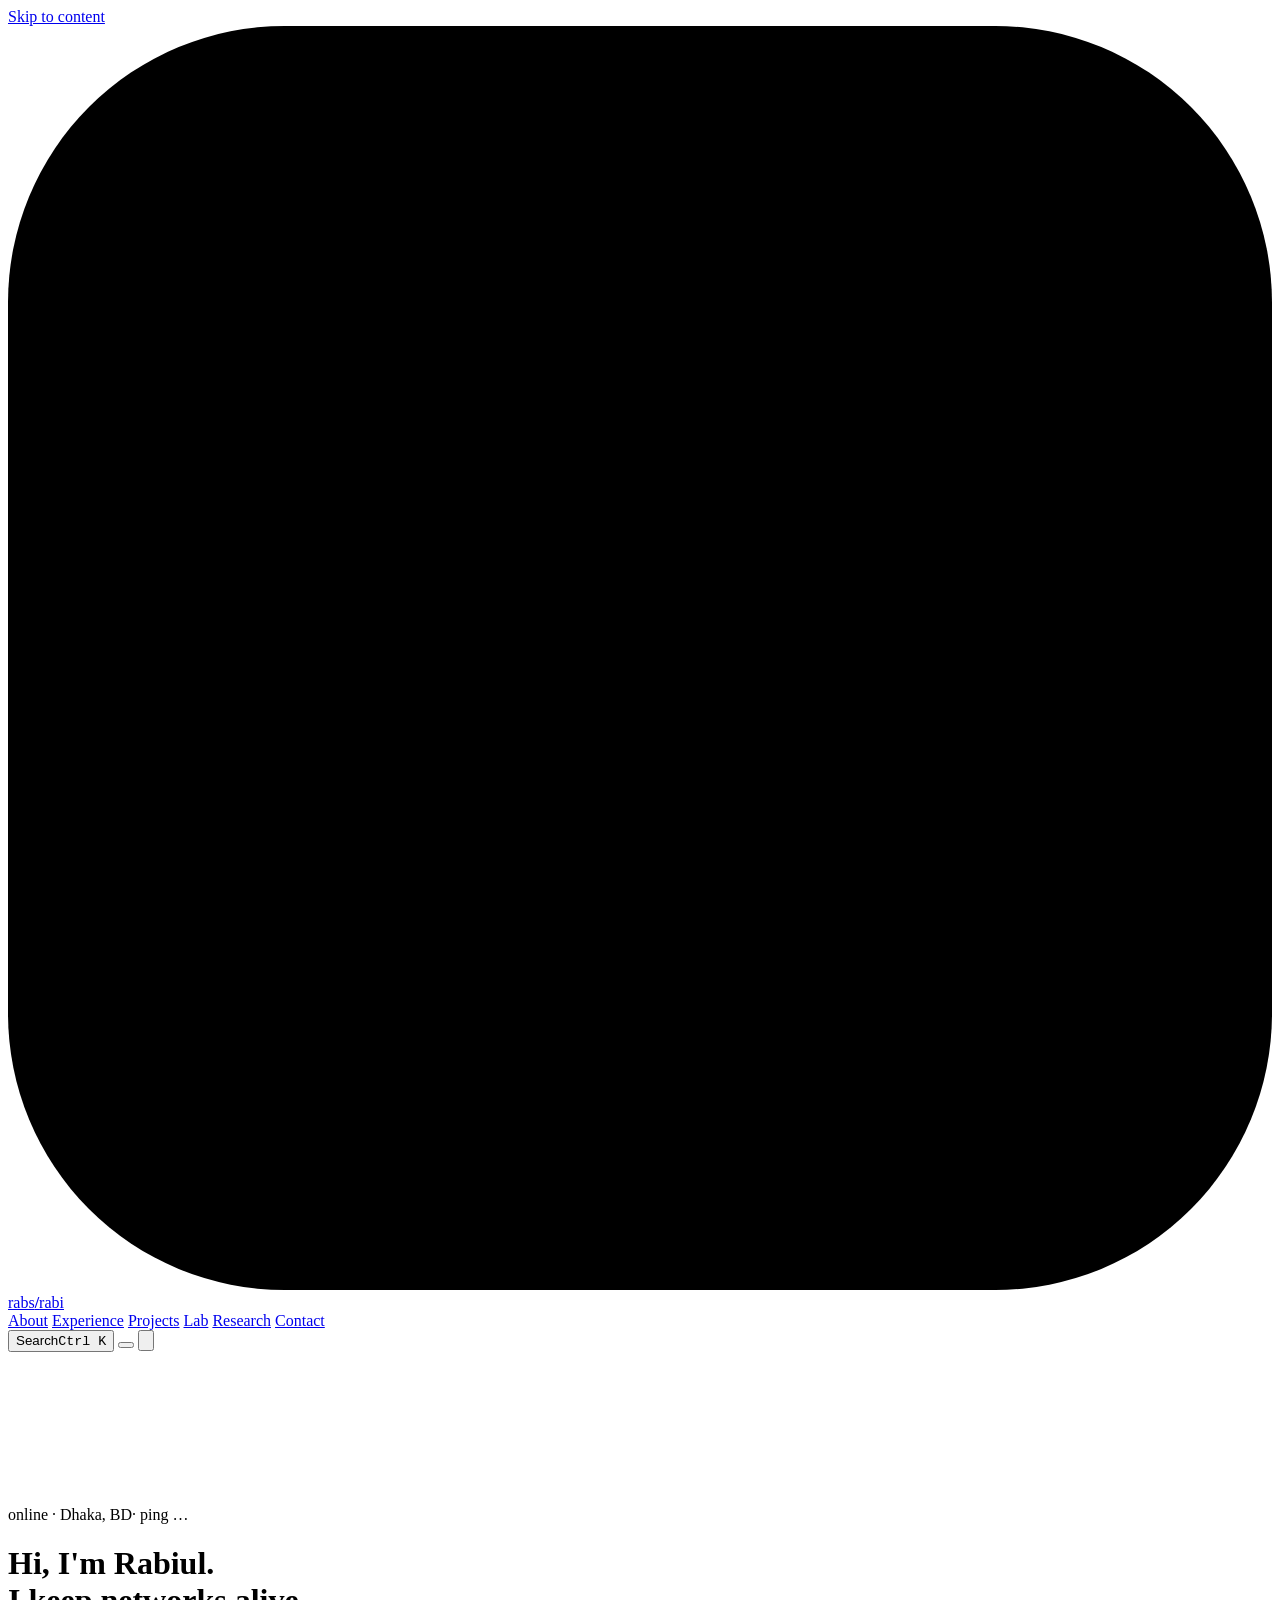
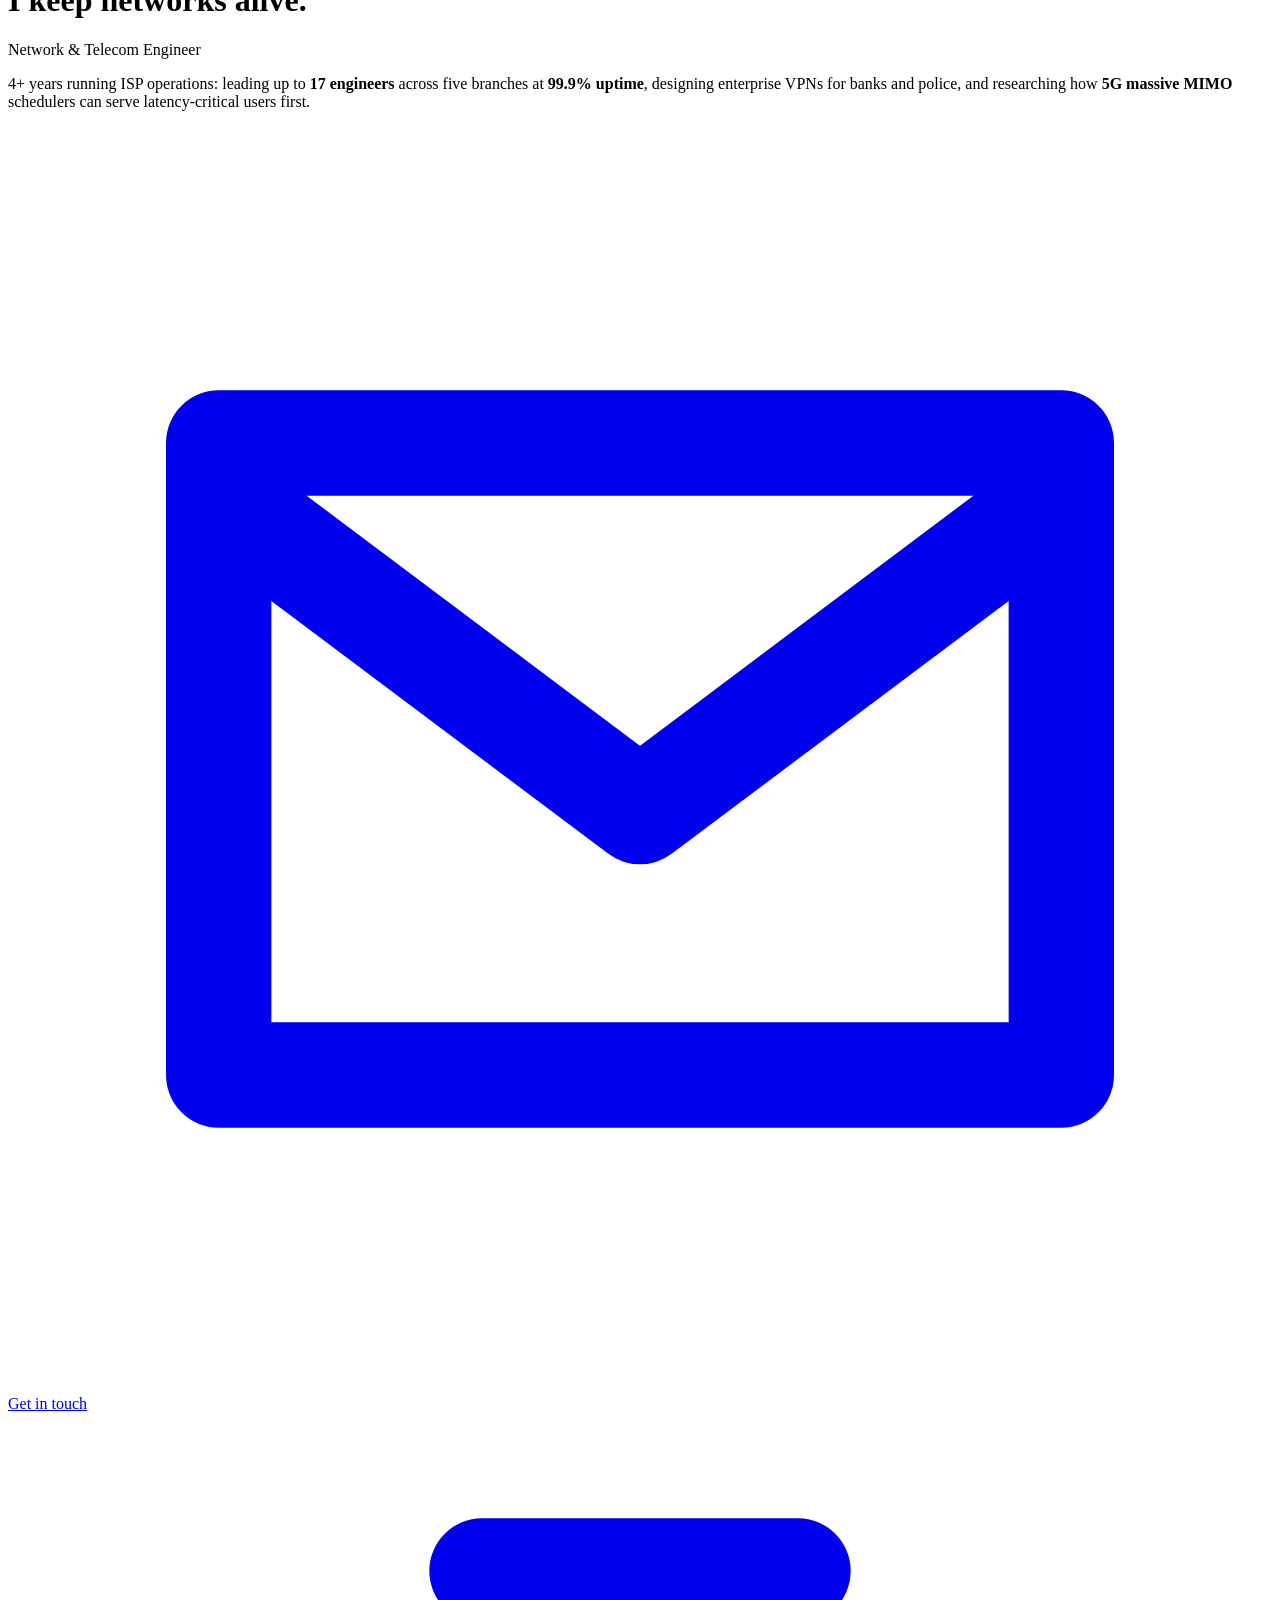
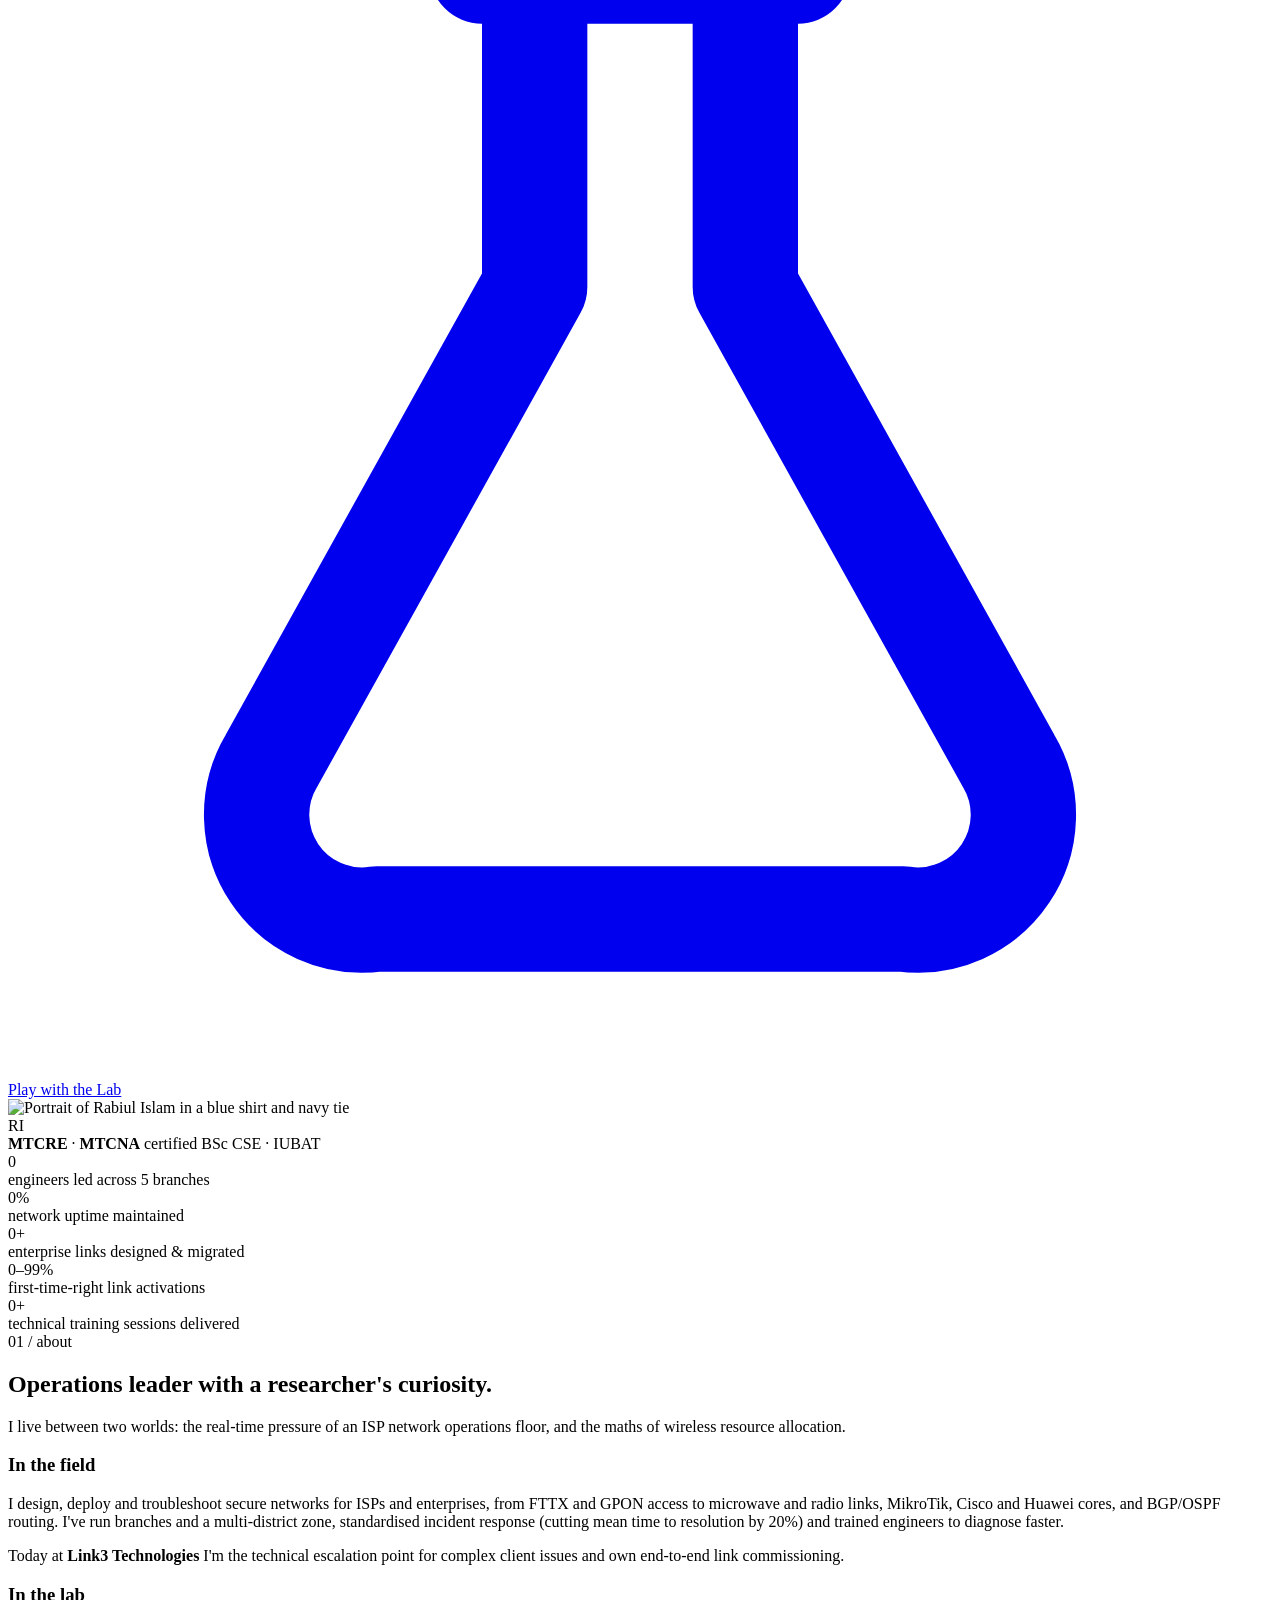
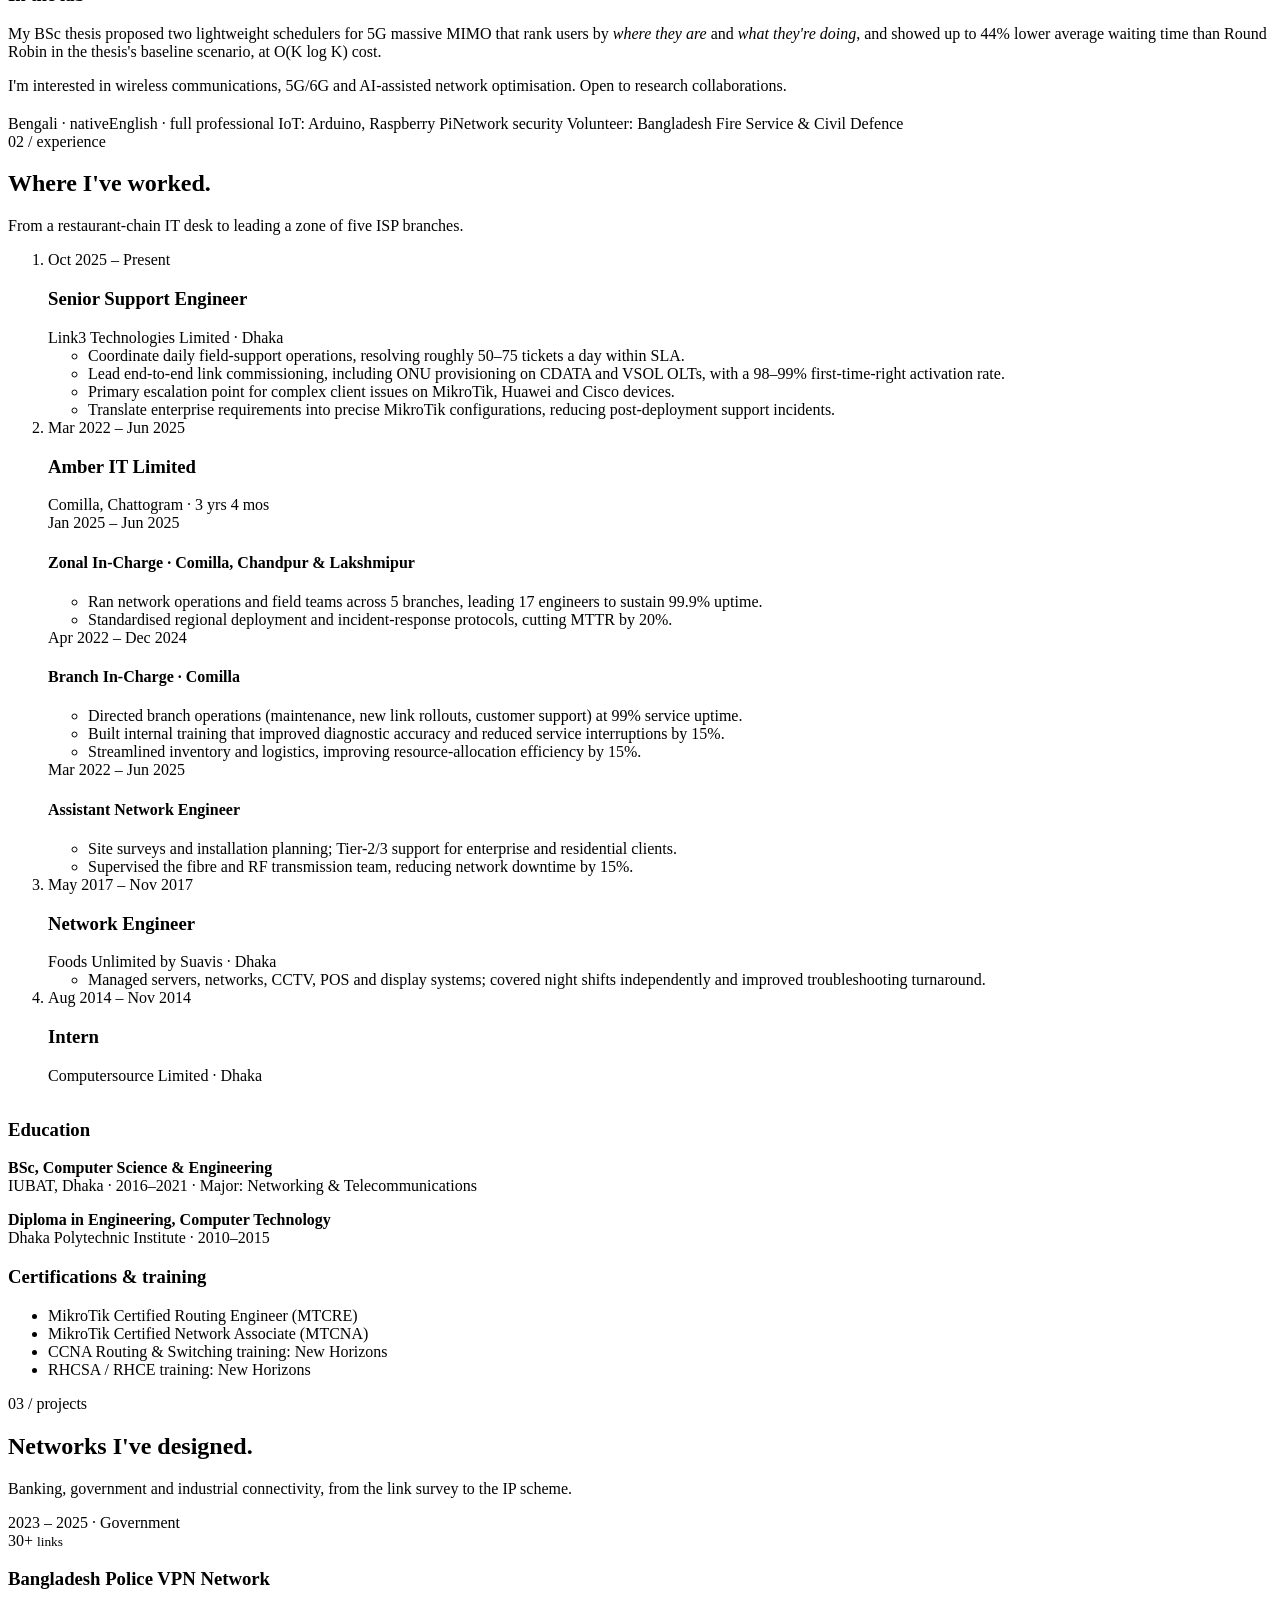
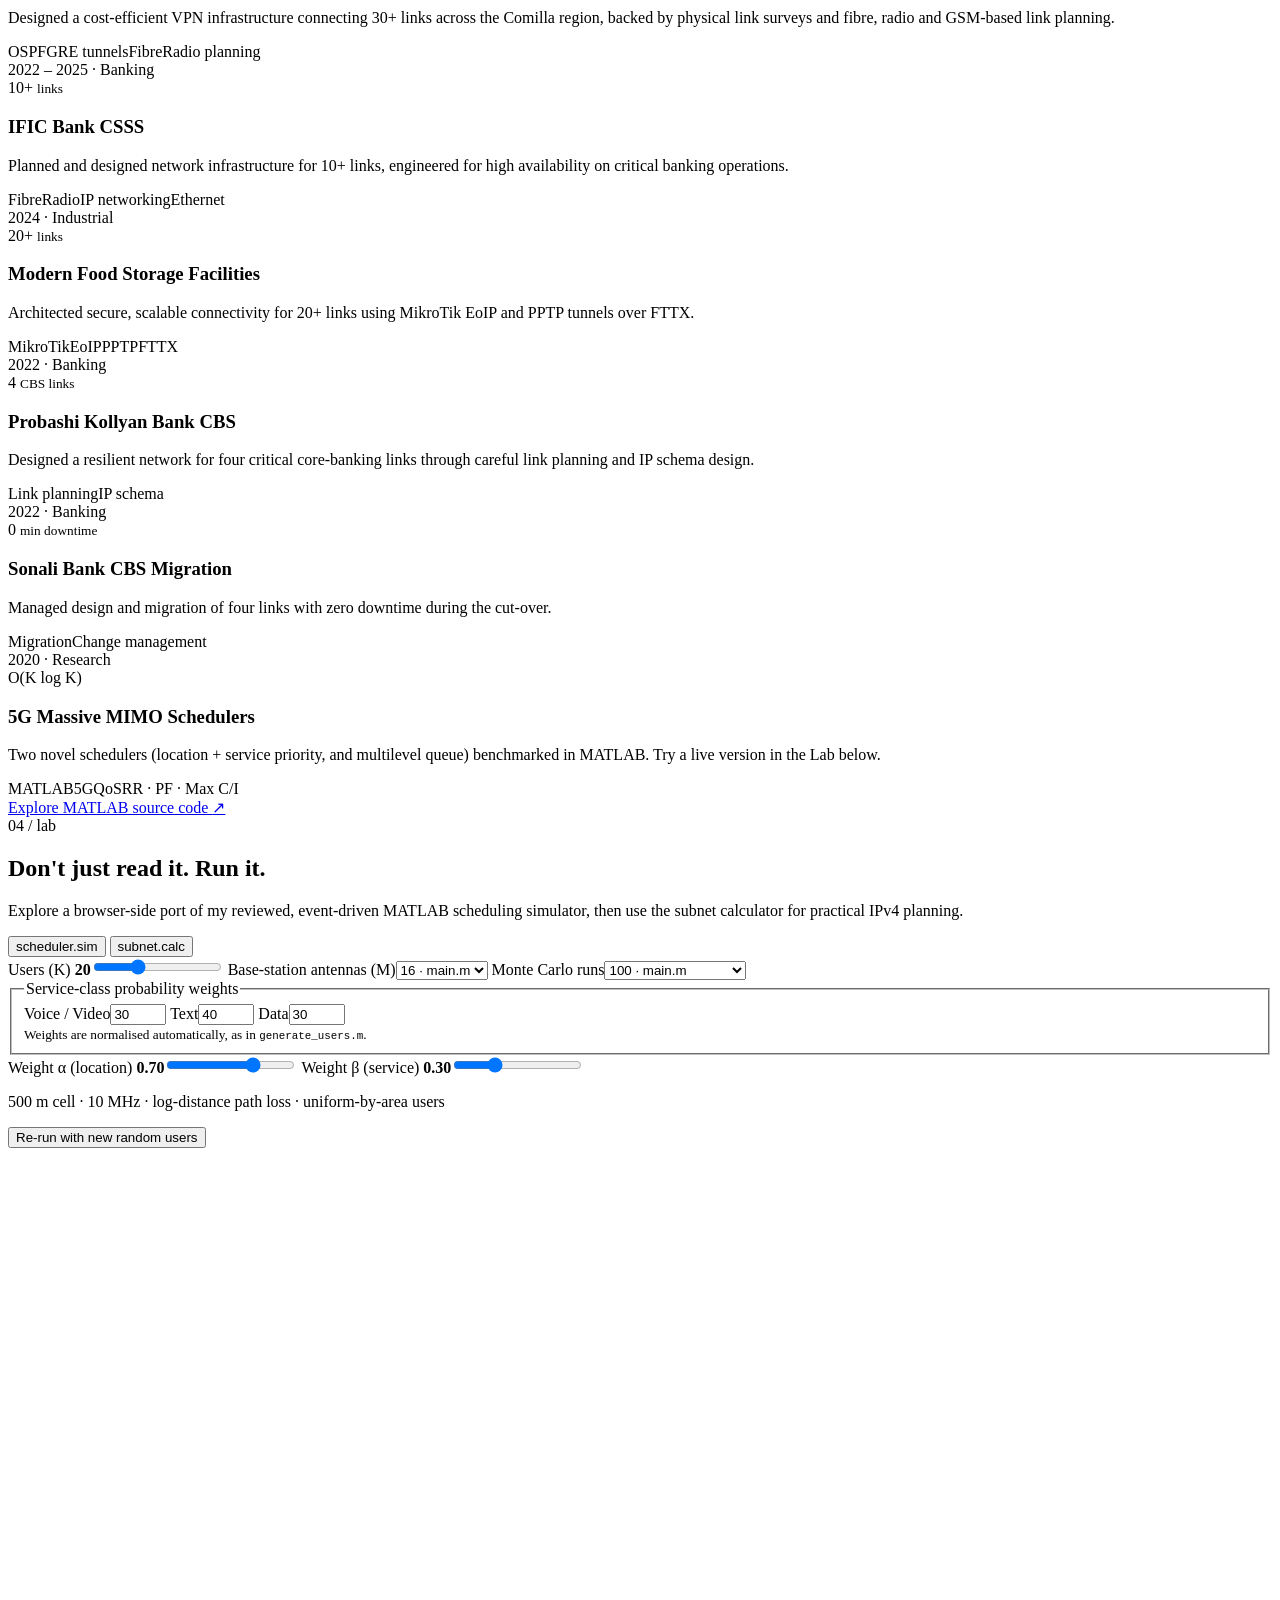
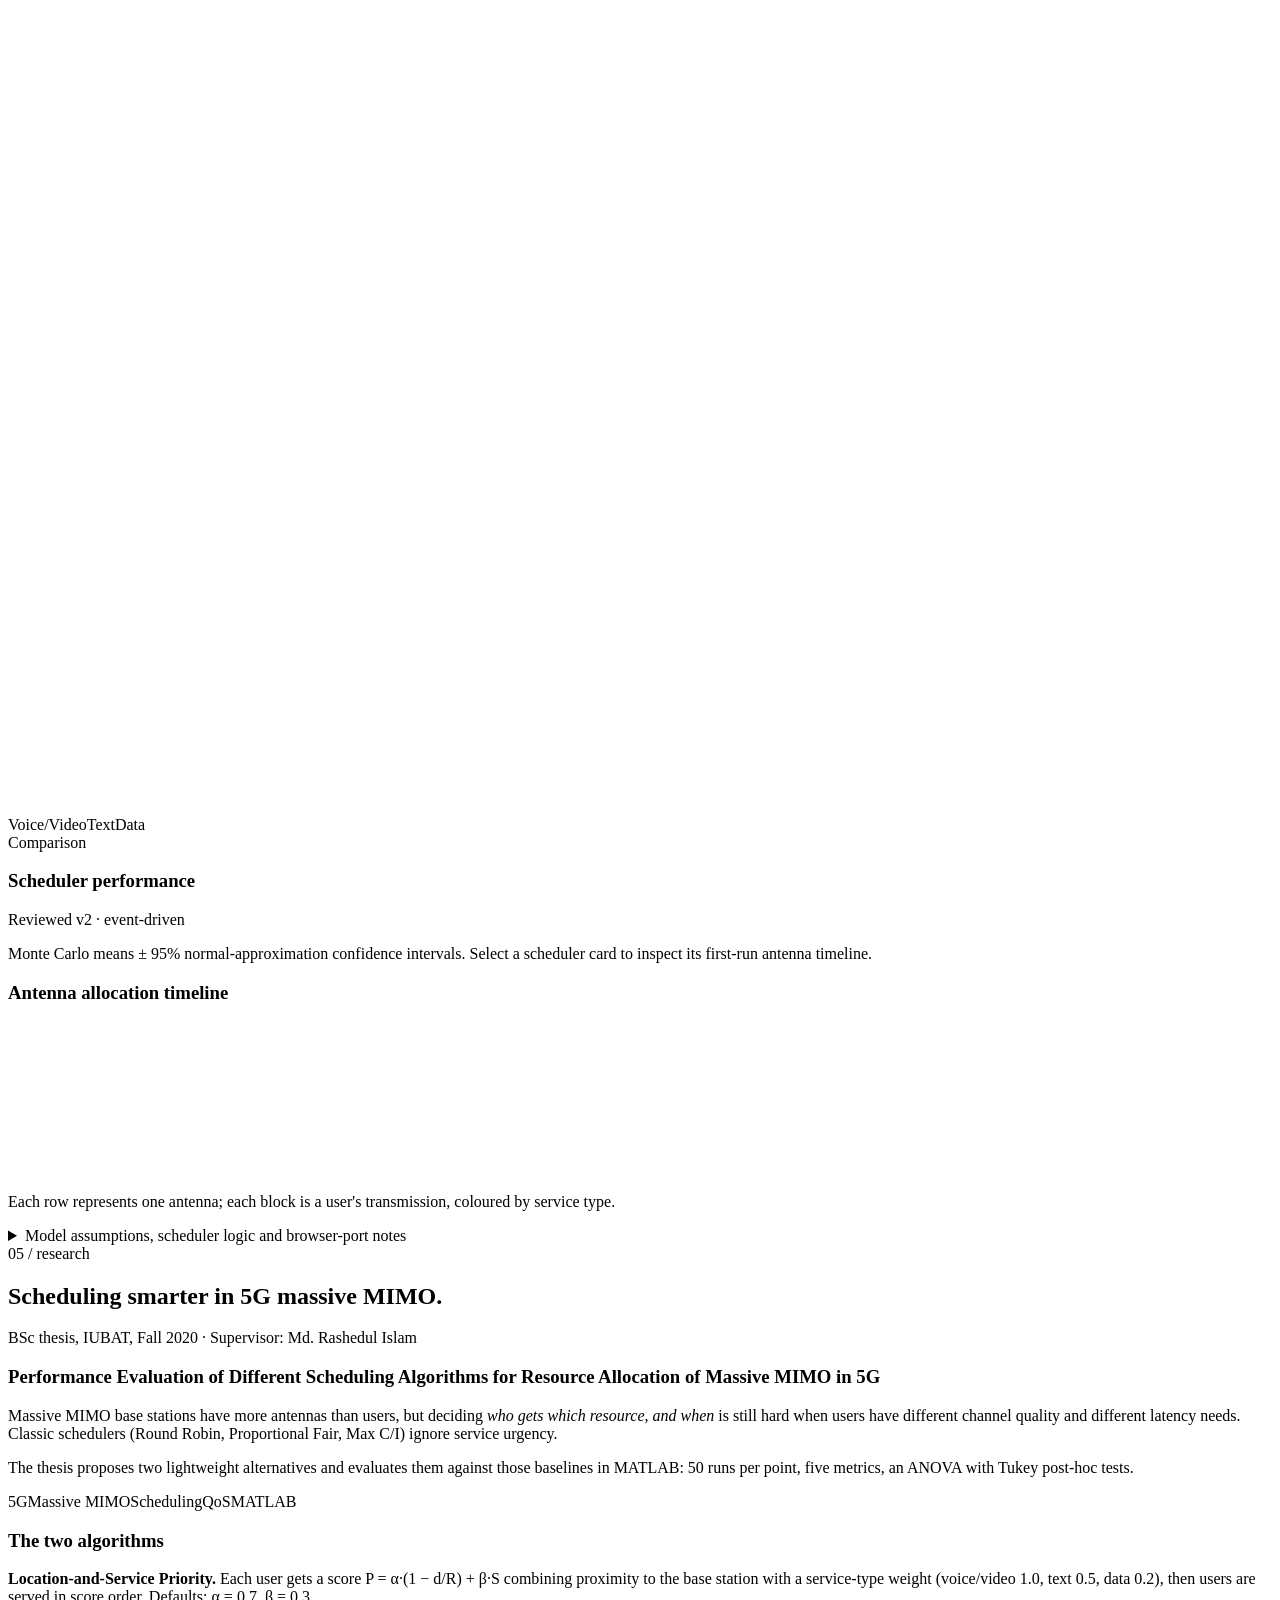
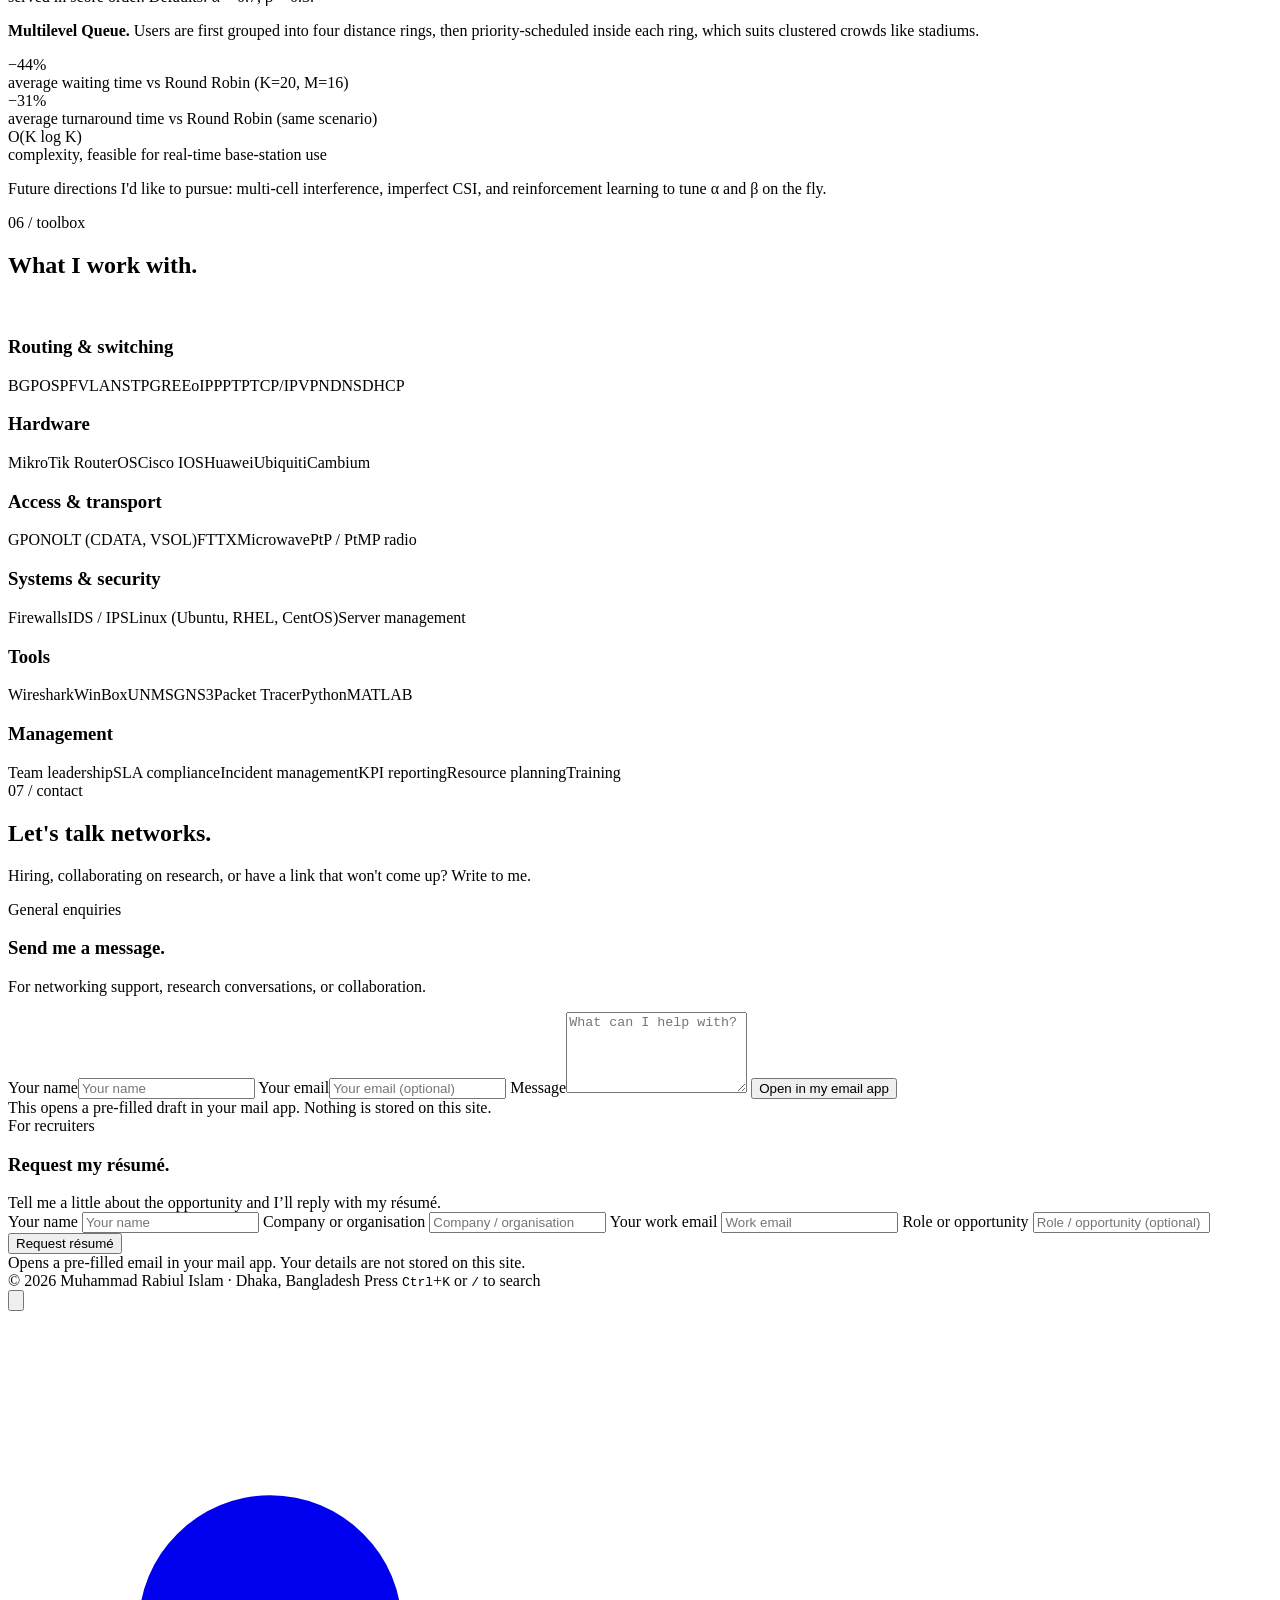
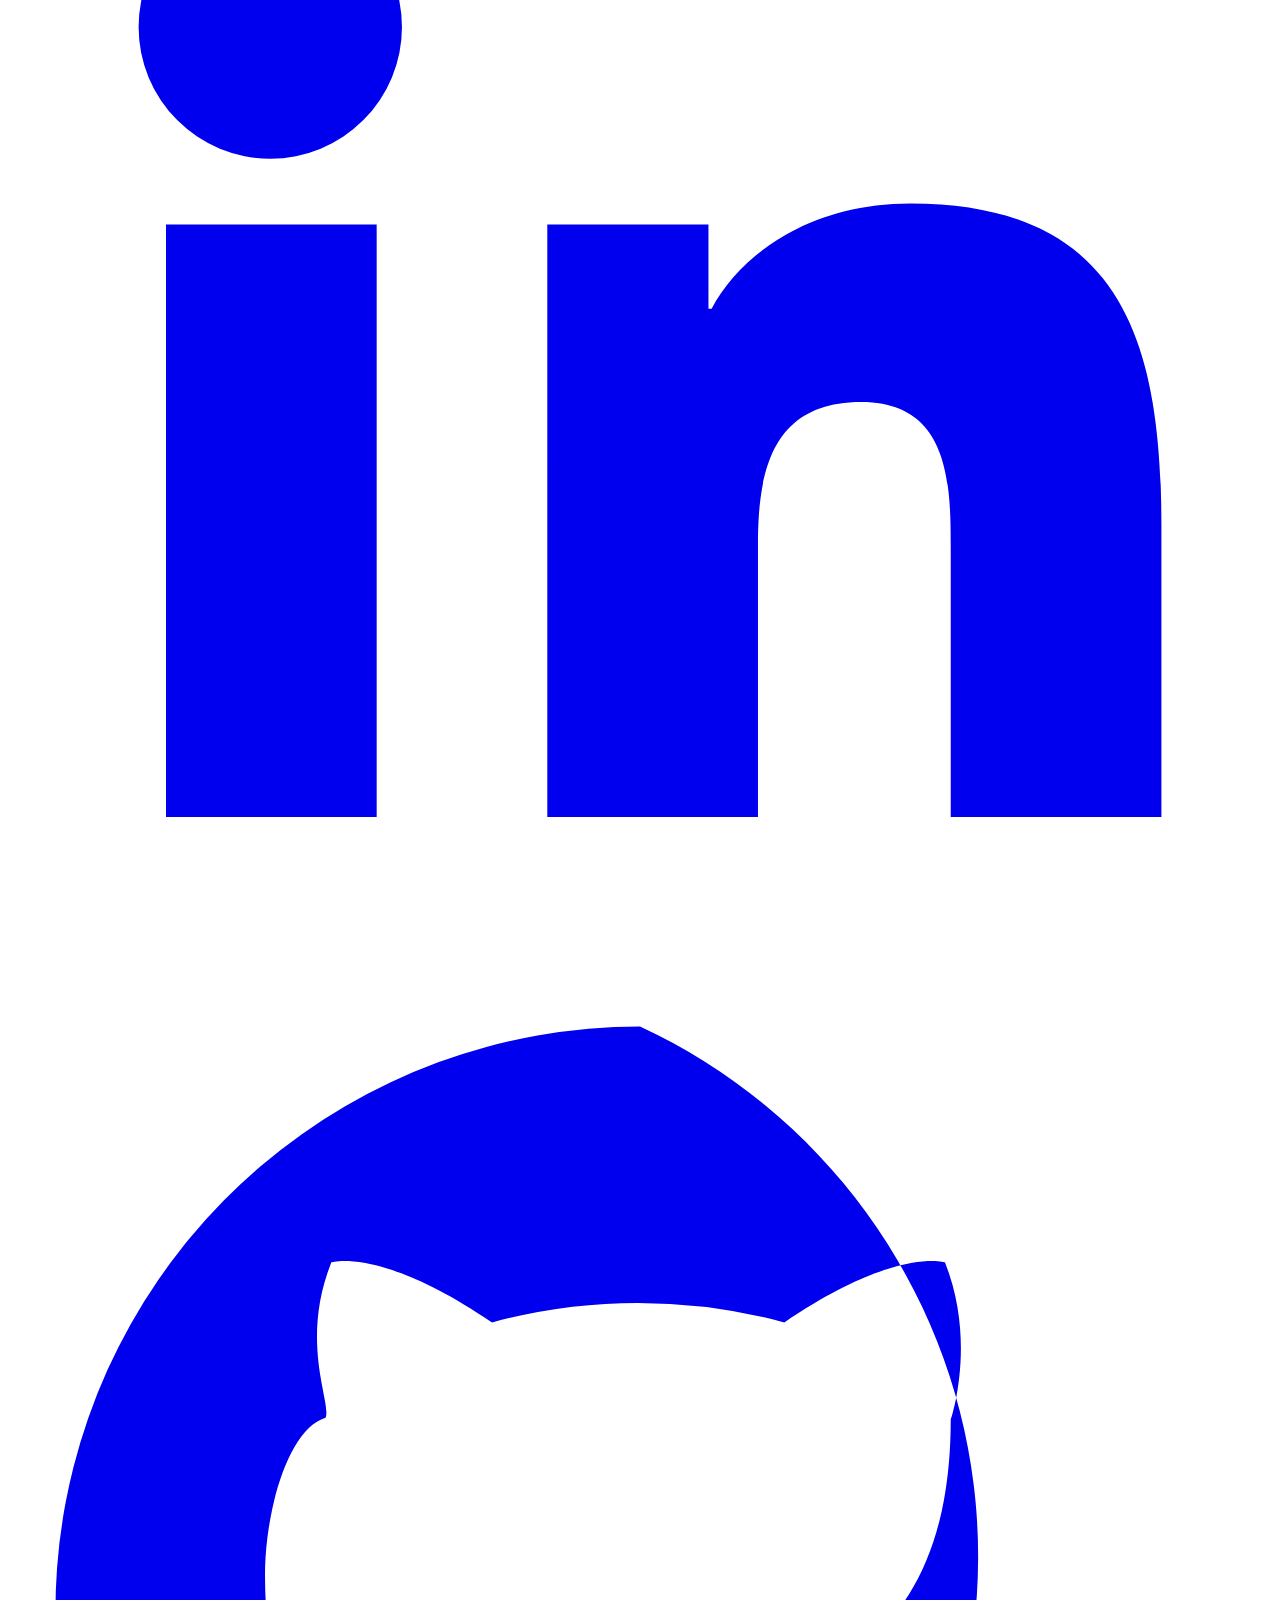
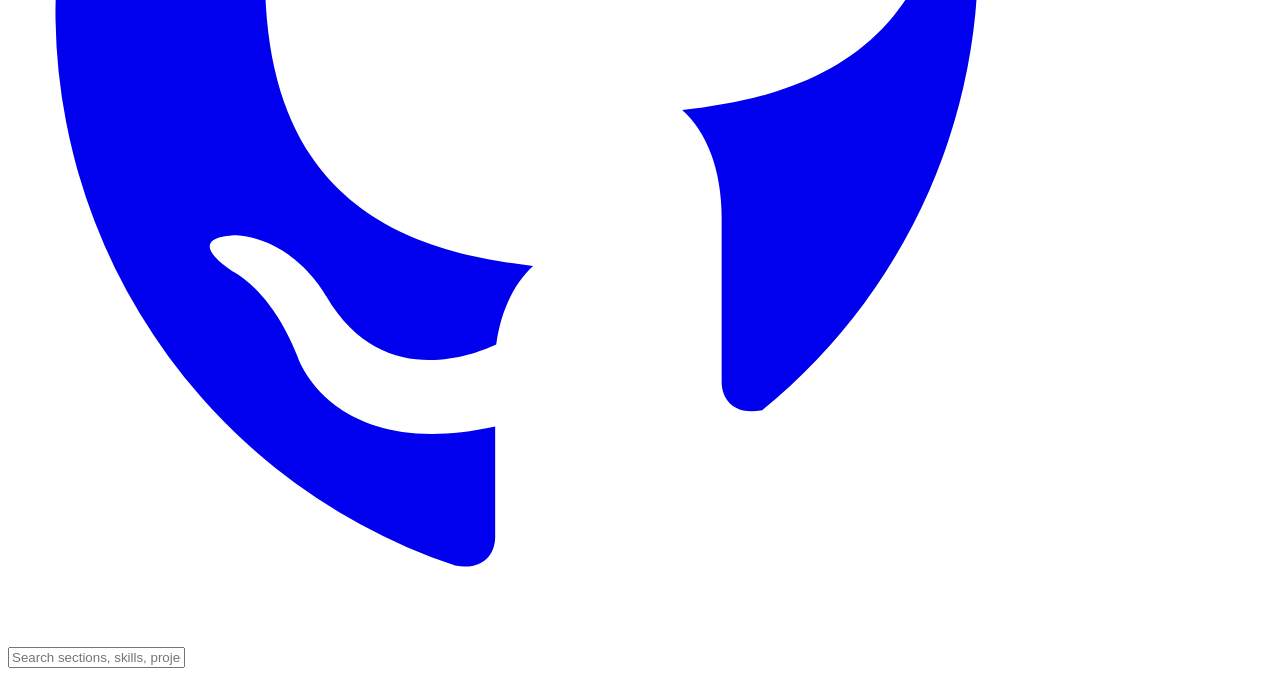
==== index.html @ 661d1599 "Add files via upload" ====
<!doctype html>
<html lang="en">
<head>
<meta charset="utf-8">
<meta name="viewport" content="width=device-width, initial-scale=1, viewport-fit=cover">
<title>Rabiul Islam — Network & Telecom Engineer</title>
<meta name="description" content="Rabiul Islam: network and telecommunication engineer, ISP operations lead and 5G massive MIMO researcher from Dhaka, Bangladesh. MikroTik MTCRE certified.">
<meta name="author" content="Muhammad Rabiul Islam">
<link rel="canonical" href="https://rabsrabi.com/">
<meta name="color-scheme" content="light dark">
<meta name="theme-color" content="#f5f7fa" media="(prefers-color-scheme: light)">
<meta name="theme-color" content="#080d17" media="(prefers-color-scheme: dark)">

<link rel="icon" href="/favicon.svg" type="image/svg+xml">
<link rel="icon" href="/favicon-32.png" sizes="32x32" type="image/png">
<link rel="apple-touch-icon" href="/apple-touch-icon.png">
<link rel="manifest" href="/site.webmanifest">

<meta property="og:type" content="website">
<meta property="og:site_name" content="Rabiul Islam">
<meta property="og:title" content="Rabiul Islam — Network & Telecom Engineer">
<meta property="og:description" content="ISP operations, MikroTik/Cisco/Huawei networks, and 5G massive MIMO scheduling research.">
<meta property="og:url" content="https://rabsrabi.com/">
<meta property="og:image" content="https://rabsrabi.com/og-image.png">
<meta name="twitter:card" content="summary_large_image">

<script>
/* Apply saved theme before first paint (prevents a flash). Default = follow the system. */
try { var t = localStorage.getItem('theme'); if (t === 'light' || t === 'dark') document.documentElement.setAttribute('data-theme', t); } catch (e) {}
</script>
<link rel="stylesheet" href="/assets/style.css?v=reviewed-v2-20261115">

<script type="application/ld+json">
{
  "@context": "https://schema.org",
  "@type": "Person",
  "name": "Muhammad Rabiul Islam",
  "alternateName": "Rabiul Islam",
  "url": "https://rabsrabi.com/",
  "image": "https://rabsrabi.com/assets/photo.jpg",
  "jobTitle": "Senior Support Engineer",
  "worksFor": { "@type": "Organization", "name": "Link3 Technologies Limited" },
  "alumniOf": { "@type": "CollegeOrUniversity", "name": "International University of Business Agriculture and Technology" },
  "address": { "@type": "PostalAddress", "addressLocality": "Dhaka", "addressCountry": "BD" },
  "sameAs": ["https://www.linkedin.com/in/rabsrabi26", "https://github.com/rabsrabi26"],
  "knowsAbout": ["ISP operations", "MikroTik RouterOS", "BGP", "OSPF", "GPON", "5G massive MIMO", "Network design"]
}
</script>
</head>
<body>
<a class="skip" href="#main">Skip to content</a>

<header class="nav" id="nav">
  <div class="wrap nav-in">
    <a class="brand" href="#top" aria-label="Rabiul Islam, home">
      <svg viewBox="0 0 64 64" aria-hidden="true"><rect width="64" height="64" rx="14" fill="var(--accent)"/><g stroke="var(--accent-ink)" stroke-width="4" stroke-linecap="round" fill="none"><path d="M20 46V18h13a8 8 0 0 1 0 16H20"/><path d="M33 34l12 12"/></g><circle cx="46" cy="18" r="4" fill="var(--accent-ink)"/></svg>
      <span>rabs<b>/</b>rabi</span>
    </a>
    <nav class="links" id="links" aria-label="Primary">
      <a href="#about">About</a>
      <a href="#experience">Experience</a>
      <a href="#projects">Projects</a>
      <a href="#lab">Lab</a>
      <a href="#research">Research</a>
      <a href="#contact">Contact</a>
    </nav>
    <div class="tools">
      <button class="kbd-btn" id="palBtn" aria-label="Open site search" aria-haspopup="dialog" aria-controls="palBg" aria-expanded="false"><span>Search</span><kbd>Ctrl K</kbd></button>
      <button class="icon-btn" id="themeBtn" aria-label="Theme: auto" title="Theme: auto"></button>
      <button class="icon-btn menu-btn" id="menuBtn" aria-label="Menu" aria-expanded="false" aria-controls="links">
        <svg viewBox="0 0 24 24" fill="none" stroke="currentColor" stroke-width="2" stroke-linecap="round"><path d="M4 7h16M4 12h16M4 17h16"/></svg>
      </button>
    </div>
  </div>
</header>

<main id="main">
<!-- ================= HERO ================= -->
<div class="hero" id="top">
  <canvas id="net" aria-hidden="true"></canvas>
  <div class="wrap hero-in">
    <div>
      <span class="chip"><i class="dot"></i><span>online · Dhaka, BD</span><span class="dim" id="ping">· ping …</span></span>
      <h1>Hi, I'm <span class="grad">Rabiul</span>.<br>I keep networks alive.</h1>
      <div class="role" aria-live="off"><span id="typed">Network &amp; Telecom Engineer</span><span class="caret"></span></div>
      <p class="lede">4+ years running ISP operations: leading up to <strong>17 engineers</strong> across five branches at <strong>99.9% uptime</strong>, designing enterprise VPNs for banks and police, and researching how <strong>5G massive&nbsp;MIMO</strong> schedulers can serve latency-critical users first.</p>
      <div class="cta">
        <a class="btn primary" href="#contact"><svg viewBox="0 0 24 24" fill="none" stroke="currentColor" stroke-width="2" stroke-linecap="round" stroke-linejoin="round"><path d="M4 6h16v12H4z"/><path d="m4 7 8 6 8-6"/></svg>Get in touch</a>
        <a class="btn" href="#lab"><svg viewBox="0 0 24 24" fill="none" stroke="currentColor" stroke-width="2" stroke-linecap="round" stroke-linejoin="round"><path d="M9 3h6M10 3v6l-5 9a2 2 0 0 0 2 3h10a2 2 0 0 0 2-3l-5-9V3"/></svg>Play with the Lab</a>
      </div>
    </div>
    <div class="portrait" id="portrait">
      <div class="frame">
        <img src="/assets/photo.jpg" width="640" height="800" alt="Portrait of Rabiul Islam in a blue shirt and navy tie" fetchpriority="high">
        <div class="mono-fallback" aria-hidden="true">RI</div>
      </div>
      <span class="badge a"><b>MTCRE</b> · <b>MTCNA</b> certified</span>
      <span class="badge b">BSc CSE · IUBAT</span>
    </div>
  </div>
</div>

<div class="wrap">
  <div class="stats" id="stats">
    <div class="stat rv"><div class="n"><span data-count="17">0</span></div><div class="l">engineers led across 5 branches</div></div>
    <div class="stat rv"><div class="n"><span data-count="99.9" data-dec="1">0</span>%</div><div class="l">network uptime maintained</div></div>
    <div class="stat rv"><div class="n"><span data-count="68">0</span>+</div><div class="l">enterprise links designed &amp; migrated</div></div>
    <div class="stat rv"><div class="n"><span data-count="98">0</span>–99%</div><div class="l">first-time-right link activations</div></div>
    <div class="stat rv"><div class="n"><span data-count="20">0</span>+</div><div class="l">technical training sessions delivered</div></div>
  </div>
</div>

<!-- ================= ABOUT ================= -->
<section id="about"><div class="wrap">
  <div class="eyebrow">01 / about</div>
  <h2>Operations leader with a researcher's curiosity.</h2>
  <p class="sub">I live between two worlds: the real-time pressure of an ISP network operations floor, and the maths of wireless resource allocation.</p>
  <div class="grid2">
    <div class="card rv">
      <h3>In the field</h3>
      <p>I design, deploy and troubleshoot secure networks for ISPs and enterprises, from FTTX and GPON access to microwave and radio links, MikroTik, Cisco and Huawei cores, and BGP/OSPF routing. I've run branches and a multi-district zone, standardised incident response (cutting mean time to resolution by 20%) and trained engineers to diagnose faster.</p>
      <p>Today at <strong>Link3 Technologies</strong> I'm the technical escalation point for complex client issues and own end-to-end link commissioning.</p>
    </div>
    <div class="card rv">
      <h3>In the lab</h3>
      <p>My BSc thesis proposed two lightweight schedulers for 5G massive MIMO that rank users by <em>where they are</em> and <em>what they're doing</em>, and showed up to 44% lower average waiting time than Round Robin in the thesis's baseline scenario, at O(K log K) cost.</p>
      <p>I'm interested in wireless communications, 5G/6G and AI-assisted network optimisation. Open to research collaborations.</p>
    </div>
  </div>
  <div class="tags rv" style="margin-top:20px">
    <span class="tag">Bengali · native</span><span class="tag">English · full professional</span>
    <span class="tag">IoT: Arduino, Raspberry Pi</span><span class="tag">Network security</span>
    <span class="tag">Volunteer: Bangladesh Fire Service &amp; Civil Defence</span>
  </div>
</div></section>

<!-- ================= EXPERIENCE ================= -->
<section id="experience"><div class="wrap">
  <div class="eyebrow">02 / experience</div>
  <h2>Where I've worked.</h2>
  <p class="sub">From a restaurant-chain IT desk to leading a zone of five ISP branches.</p>
  <ol class="tl">
    <li class="card rv">
      <span class="when">Oct 2025 – Present</span>
      <h3>Senior Support Engineer</h3>
      <div class="org">Link3 Technologies Limited · Dhaka</div>
      <ul>
        <li>Coordinate daily field-support operations, resolving roughly 50–75 tickets a day within SLA.</li>
        <li>Lead end-to-end link commissioning, including ONU provisioning on CDATA and VSOL OLTs, with a 98–99% first-time-right activation rate.</li>
        <li>Primary escalation point for complex client issues on MikroTik, Huawei and Cisco devices.</li>
        <li>Translate enterprise requirements into precise MikroTik configurations, reducing post-deployment support incidents.</li>
      </ul>
    </li>
    <li class="card rv">
      <span class="when">Mar 2022 – Jun 2025</span>
      <h3>Amber IT Limited</h3>
      <div class="org">Comilla, Chattogram · 3 yrs 4 mos</div>
      <div class="subrole">
        <span class="when">Jan 2025 – Jun 2025</span>
        <h4>Zonal In-Charge · Comilla, Chandpur &amp; Lakshmipur</h4>
        <ul>
          <li>Ran network operations and field teams across 5 branches, leading 17 engineers to sustain 99.9% uptime.</li>
          <li>Standardised regional deployment and incident-response protocols, cutting MTTR by 20%.</li>
        </ul>
      </div>
      <div class="subrole">
        <span class="when">Apr 2022 – Dec 2024</span>
        <h4>Branch In-Charge · Comilla</h4>
        <ul>
          <li>Directed branch operations (maintenance, new link rollouts, customer support) at 99% service uptime.</li>
          <li>Built internal training that improved diagnostic accuracy and reduced service interruptions by 15%.</li>
          <li>Streamlined inventory and logistics, improving resource-allocation efficiency by 15%.</li>
        </ul>
      </div>
      <div class="subrole">
        <span class="when">Mar 2022 – Jun 2025</span>
        <h4>Assistant Network Engineer</h4>
        <ul>
          <li>Site surveys and installation planning; Tier-2/3 support for enterprise and residential clients.</li>
          <li>Supervised the fibre and RF transmission team, reducing network downtime by 15%.</li>
        </ul>
      </div>
    </li>
    <li class="card rv">
      <span class="when">May 2017 – Nov 2017</span>
      <h3>Network Engineer</h3>
      <div class="org">Foods Unlimited by Suavis · Dhaka</div>
      <ul><li>Managed servers, networks, CCTV, POS and display systems; covered night shifts independently and improved troubleshooting turnaround.</li></ul>
    </li>
    <li class="card rv">
      <span class="when">Aug 2014 – Nov 2014</span>
      <h3>Intern</h3>
      <div class="org">Computersource Limited · Dhaka</div>
    </li>
  </ol>

  <div class="grid2" style="margin-top:34px">
    <div class="card rv">
      <h3>Education</h3>
      <p><strong>BSc, Computer Science &amp; Engineering</strong><br>IUBAT, Dhaka · 2016–2021 · Major: Networking &amp; Telecommunications</p>
      <p><strong>Diploma in Engineering, Computer Technology</strong><br>Dhaka Polytechnic Institute · 2010–2015</p>
    </div>
    <div class="card rv">
      <h3>Certifications &amp; training</h3>
      <ul class="list-plain">
        <li>MikroTik Certified Routing Engineer (MTCRE)</li>
        <li>MikroTik Certified Network Associate (MTCNA)</li>
        <li>CCNA Routing &amp; Switching training: New Horizons</li>
        <li>RHCSA / RHCE training: New Horizons</li>
      </ul>
    </div>
  </div>
</div></section>

<!-- ================= PROJECTS ================= -->
<section id="projects"><div class="wrap">
  <div class="eyebrow">03 / projects</div>
  <h2>Networks I've designed.</h2>
  <p class="sub">Banking, government and industrial connectivity, from the link survey to the IP scheme.</p>
  <div class="projects">
    <article class="card proj rv">
      <div class="meta">2023 – 2025 · Government</div>
      <div class="big">30+ <small>links</small></div>
      <h3>Bangladesh Police VPN Network</h3>
      <p>Designed a cost-efficient VPN infrastructure connecting 30+ links across the Comilla region, backed by physical link surveys and fibre, radio and GSM-based link planning.</p>
      <div class="tags"><span class="tag">OSPF</span><span class="tag">GRE tunnels</span><span class="tag">Fibre</span><span class="tag">Radio planning</span></div>
    </article>
    <article class="card proj rv">
      <div class="meta">2022 – 2025 · Banking</div>
      <div class="big">10+ <small>links</small></div>
      <h3>IFIC Bank CSSS</h3>
      <p>Planned and designed network infrastructure for 10+ links, engineered for high availability on critical banking operations.</p>
      <div class="tags"><span class="tag">Fibre</span><span class="tag">Radio</span><span class="tag">IP networking</span><span class="tag">Ethernet</span></div>
    </article>
    <article class="card proj rv">
      <div class="meta">2024 · Industrial</div>
      <div class="big">20+ <small>links</small></div>
      <h3>Modern Food Storage Facilities</h3>
      <p>Architected secure, scalable connectivity for 20+ links using MikroTik EoIP and PPTP tunnels over FTTX.</p>
      <div class="tags"><span class="tag">MikroTik</span><span class="tag">EoIP</span><span class="tag">PPTP</span><span class="tag">FTTX</span></div>
    </article>
    <article class="card proj rv">
      <div class="meta">2022 · Banking</div>
      <div class="big">4 <small>CBS links</small></div>
      <h3>Probashi Kollyan Bank CBS</h3>
      <p>Designed a resilient network for four critical core-banking links through careful link planning and IP schema design.</p>
      <div class="tags"><span class="tag">Link planning</span><span class="tag">IP schema</span></div>
    </article>
    <article class="card proj rv">
      <div class="meta">2022 · Banking</div>
      <div class="big">0 <small>min downtime</small></div>
      <h3>Sonali Bank CBS Migration</h3>
      <p>Managed design and migration of four links with zero downtime during the cut-over.</p>
      <div class="tags"><span class="tag">Migration</span><span class="tag">Change management</span></div>
    </article>
    <article class="card proj rv">
      <div class="meta">2020 · Research</div>
      <div class="big">O(K log K)</div>
      <h3>5G Massive MIMO Schedulers</h3>
      <p>Two novel schedulers (location + service priority, and multilevel queue) benchmarked in MATLAB. Try a live version in the Lab below.</p>
      <div class="tags"><span class="tag">MATLAB</span><span class="tag">5G</span><span class="tag">QoS</span><span class="tag">RR · PF · Max C/I</span></div>
      <a class="project-link" href="https://github.com/rabsrabi26/MIMO-Scheduling-Simulation" target="_blank" rel="noopener noreferrer">Explore MATLAB source code <span aria-hidden="true">↗</span></a>
    </article>
  </div>
</div></section>

<!-- ================= LAB ================= -->
<section id="lab"><div class="wrap">
  <div class="eyebrow">04 / lab</div>
  <h2>Don't just read it. Run it.</h2>
  <p class="sub">Explore a browser-side port of my reviewed, event-driven MATLAB scheduling simulator, then use the subnet calculator for practical IPv4 planning.</p>

  <div class="lab rv">
    <div class="tabs" role="tablist" aria-label="Lab tools">
      <button role="tab" id="tab-sim" aria-selected="true" aria-controls="pane-sim">scheduler.sim</button>
      <button role="tab" id="tab-sub" aria-selected="false" aria-controls="pane-sub" tabindex="-1">subnet.calc</button>
    </div>

    <!-- simulator -->
    <div class="pane on" id="pane-sim" role="tabpanel" aria-labelledby="tab-sim">
      <div class="sim">
        <aside class="ctrl" aria-label="Simulation settings">
          <label><span>Users (K) <b id="vK">20</b></span><input type="range" id="K" min="10" max="40" step="10" value="20"></label>
          <label><span>Base-station antennas (M)</span><select id="M"><option value="4">4</option><option value="8">8</option><option value="16" selected>16 · main.m</option><option value="32">32</option><option value="64">64</option></select></label>
          <label><span>Monte Carlo runs</span><select id="Runs"><option value="50">50 · sensitivity study</option><option value="100" selected>100 · main.m</option></select></label>
          <fieldset class="mix-control">
            <legend>Service-class probability weights</legend>
            <div class="mix-grid">
              <label for="P0">Voice / Video<input type="number" id="P0" min="0" max="100" step="1" value="30"></label>
              <label for="P1">Text<input type="number" id="P1" min="0" max="100" step="1" value="40"></label>
              <label for="P2">Data<input type="number" id="P2" min="0" max="100" step="1" value="30"></label>
            </div>
            <small>Weights are normalised automatically, as in <code>generate_users.m</code>.</small>
          </fieldset>
          <label><span>Weight α (location) <b id="vA">0.70</b></span><input type="range" id="A" min="0" max="1" step="0.05" value="0.7"></label>
          <label><span>Weight β (service) <b id="vB">0.30</b></span><input type="range" id="B" min="0" max="1" step="0.05" value="0.3"></label>
          <p class="sim-meta" id="simMeta">500 m cell · 10 MHz · log-distance path loss · uniform-by-area users</p>
          <button class="btn" id="reroll" type="button">Re-run with new random users</button>
          <svg id="cell" class="cellmap" viewBox="-110 -110 220 220" role="img" aria-label="Uniformly distributed users around the base station"></svg>
          <div class="legend"><span><i style="background:var(--t0)"></i>Voice/Video</span><span><i style="background:var(--t1)"></i>Text</span><span><i style="background:var(--t2)"></i>Data</span></div>
        </aside>
        <div class="sim-results">
          <div class="results-heading">
            <div><span class="eyebrow">Comparison</span><h3>Scheduler performance</h3></div>
            <span class="sim-tag">Reviewed v2 · event-driven</span>
          </div>
          <div class="result-grid" id="resultGrid" role="group" aria-label="Scheduler performance results"></div>
          <p class="note sim-meta" id="simCI">Monte Carlo means ± 95% normal-approximation confidence intervals. Select a scheduler card to inspect its first-run antenna timeline.</p>
          <div class="timeline-panel">
            <div class="timeline-heading">
              <h3>Antenna allocation timeline</h3>
              <div class="legend" id="gtitle"></div>
            </div>
            <div class="gantt-scroll"><svg id="gantt" class="gantt" role="img" aria-label="Gantt chart of antenna usage"></svg></div>
            <p class="note">Each row represents one antenna; each block is a user's transmission, coloured by service type.</p>
          </div>
          <details class="lab-details">
            <summary>Model assumptions, scheduler logic and browser-port notes</summary>
            <p>This Lab is based on the uploaded <code>MIMO-Scheduling-Simulation-Reviewed-v2</code> package: <code>default_config.m</code>, <code>generate_users.m</code>, <code>calculate_channel.m</code>, <code>scheduler_simulate.m</code> and <code>run_experiment.m</code>. It uses a 500&nbsp;m cell, users uniform by area, 10&nbsp;MHz configured bandwidth, −104&nbsp;dBm noise power, 30&nbsp;dBm transmit reference power, 30&nbsp;dB path loss at 1&nbsp;m, path-loss exponent 3.5, 8&nbsp;dB log-normal shadowing, 0–10&nbsp;ms arrivals and service workloads of 1–5, 2–8 and 5–15&nbsp;ms.</p>
            <p>Each antenna is modelled as an independent service server. Channel gain is converted to SNR and Shannon spectral efficiency, then normalised into a per-user rate factor. Priority combines distance and service class; Multilevel Queue uses strict distance-band priority and the same within-queue priority rule; Round Robin uses a 2&nbsp;ms preemption quantum; Proportional Fair uses a 1&nbsp;ms interval and 10&nbsp;ms exponential averaging; Max C/I chooses the eligible user with the highest SNR. A user cannot occupy more than one antenna at a time.</p>
            <p><strong>Browser-port correction:</strong> the reviewed MATLAB event loop can stall when every antenna is idle and no user has arrived yet: it keeps selecting the same idle server while other idle-server timestamps remain at zero. The browser port advances to the next arrival or active service event, then dispatches all idle servers. This preserves the intended event-driven scheduling model and prevents a non-advancing loop. The browser uses a deterministic JavaScript random stream, not MATLAB's exact <code>mt19937ar</code> stream, so individual numeric results will differ even with the same seed.</p>
            <p><strong>Scope:</strong> this package is a large-scale channel-aware multi-server scheduling abstraction, not a complete physical-layer Massive MIMO simulator. It does not implement channel vectors, precoding/combining, antenna correlation, spatial multiplexing or multi-user interference. The configured bandwidth is documented in the model, while the current channel calculation uses the configured noise and transmit powers to derive SNR and spectral efficiency.</p>
          </details>
        </div>
      </div>
    </div>

    <!-- subnet -->
    <div class="pane" id="pane-sub" role="tabpanel" aria-labelledby="tab-sub" hidden>
      <form id="subForm" class="row2" autocomplete="off" novalidate>
        <label class="sr-only" for="ip">IPv4 address</label>
        <input type="text" id="ip" value="192.168.10.37" inputmode="decimal" spellcheck="false" placeholder="192.168.10.37">
        <label class="sr-only" for="cidr">Prefix length</label>
        <input type="number" id="cidr" min="0" max="32" value="26" aria-label="Prefix length">
      </form>
      <div id="subOut" aria-live="polite"></div>
      <h3 style="margin:22px 0 8px;font-size:1rem">Split into smaller subnets</h3>
      <div class="ctrl" style="max-width:320px"><label for="split">New prefix length</label><input type="number" id="split" min="1" max="32" value="28"></div>
      <div class="mini scroll-x" style="margin-top:12px"><table class="rtable" id="splitTable"></table></div>
    </div>
  </div>
</div></section>

<!-- ================= RESEARCH ================= -->
<section id="research"><div class="wrap">
  <div class="eyebrow">05 / research</div>
  <h2>Scheduling smarter in 5G massive MIMO.</h2>
  <p class="sub">BSc thesis, IUBAT, Fall 2020 · Supervisor: Md. Rashedul Islam</p>
  <div class="grid2">
    <div class="card rv">
      <h3>Performance Evaluation of Different Scheduling Algorithms for Resource Allocation of Massive MIMO in 5G</h3>
      <p>Massive MIMO base stations have more antennas than users, but deciding <em>who gets which resource, and when</em> is still hard when users have different channel quality and different latency needs. Classic schedulers (Round Robin, Proportional Fair, Max C/I) ignore service urgency.</p>
      <p>The thesis proposes two lightweight alternatives and evaluates them against those baselines in MATLAB: 50 runs per point, five metrics, an ANOVA with Tukey post-hoc tests.</p>
      <div class="tags"><span class="tag">5G</span><span class="tag">Massive MIMO</span><span class="tag">Scheduling</span><span class="tag">QoS</span><span class="tag">MATLAB</span></div>
    </div>
    <div class="card rv">
      <h3>The two algorithms</h3>
      <p><strong>Location-and-Service Priority.</strong> Each user gets a score <span class="mono">P = α·(1 − d/R) + β·S</span> combining proximity to the base station with a service-type weight (voice/video 1.0, text 0.5, data 0.2), then users are served in score order. Defaults: α = 0.7, β = 0.3.</p>
      <p><strong>Multilevel Queue.</strong> Users are first grouped into four distance rings, then priority-scheduled inside each ring, which suits clustered crowds like stadiums.</p>
    </div>
  </div>
  <div class="fig">
    <div class="stat rv"><div class="n">−44%</div><div class="l">average waiting time vs Round Robin (K=20, M=16)</div></div>
    <div class="stat rv"><div class="n">−31%</div><div class="l">average turnaround time vs Round Robin (same scenario)</div></div>
    <div class="stat rv"><div class="n">O(K log K)</div><div class="l">complexity, feasible for real-time base-station use</div></div>
  </div>
  <p class="quote rv">Future directions I'd like to pursue: multi-cell interference, imperfect CSI, and reinforcement learning to tune α and β on the fly.</p>
</div></section>

<!-- ================= SKILLS ================= -->
<section id="skills"><div class="wrap">
  <div class="eyebrow">06 / toolbox</div>
  <h2>What I work with.</h2>
  <p class="sub">&nbsp;</p>
  <div class="skills">
    <div class="card rv"><h3>Routing &amp; switching</h3><div class="tags"><span class="tag">BGP</span><span class="tag">OSPF</span><span class="tag">VLAN</span><span class="tag">STP</span><span class="tag">GRE</span><span class="tag">EoIP</span><span class="tag">PPTP</span><span class="tag">TCP/IP</span><span class="tag">VPN</span><span class="tag">DNS</span><span class="tag">DHCP</span></div></div>
    <div class="card rv"><h3>Hardware</h3><div class="tags"><span class="tag">MikroTik RouterOS</span><span class="tag">Cisco IOS</span><span class="tag">Huawei</span><span class="tag">Ubiquiti</span><span class="tag">Cambium</span></div></div>
    <div class="card rv"><h3>Access &amp; transport</h3><div class="tags"><span class="tag">GPON</span><span class="tag">OLT (CDATA, VSOL)</span><span class="tag">FTTX</span><span class="tag">Microwave</span><span class="tag">PtP / PtMP radio</span></div></div>
    <div class="card rv"><h3>Systems &amp; security</h3><div class="tags"><span class="tag">Firewalls</span><span class="tag">IDS / IPS</span><span class="tag">Linux (Ubuntu, RHEL, CentOS)</span><span class="tag">Server management</span></div></div>
    <div class="card rv"><h3>Tools</h3><div class="tags"><span class="tag">Wireshark</span><span class="tag">WinBox</span><span class="tag">UNMS</span><span class="tag">GNS3</span><span class="tag">Packet Tracer</span><span class="tag">Python</span><span class="tag">MATLAB</span></div></div>
    <div class="card rv"><h3>Management</h3><div class="tags"><span class="tag">Team leadership</span><span class="tag">SLA compliance</span><span class="tag">Incident management</span><span class="tag">KPI reporting</span><span class="tag">Resource planning</span><span class="tag">Training</span></div></div>
  </div>
</div></section>

<!-- ================= CONTACT ================= -->
<section id="contact"><div class="wrap">
  <div class="eyebrow">07 / contact</div>
  <h2>Let's talk networks.</h2>
  <p class="sub">Hiring, collaborating on research, or have a link that won't come up? Write to me.</p>
  <div class="contact">
    <form class="cf card rv" id="cf" novalidate>
      <div class="contact-intro">
        <div class="eyebrow">General enquiries</div>
        <h3>Send me a message.</h3>
        <p>For networking support, research conversations, or collaboration.</p>
      </div>
      <label class="sr-only" for="cn">Your name</label><input id="cn" type="text" placeholder="Your name" autocomplete="name">
      <label class="sr-only" for="ce">Your email</label><input id="ce" type="text" inputmode="email" placeholder="Your email (optional)" autocomplete="email">
      <label class="sr-only" for="cm">Message</label><textarea id="cm" rows="5" placeholder="What can I help with?"></textarea>
      <button class="btn primary" type="submit">Open in my email app</button>
      <p class="note" style="margin:0">This opens a pre-filled draft in your mail app. Nothing is stored on this site.</p>
    </form>
    <form class="request-cv card rv" id="resumeRequestForm" novalidate>
        <div>
          <div class="eyebrow">For recruiters</div>
          <h3>Request my résumé.</h3>
          <p class="note" style="margin:0">Tell me a little about the opportunity and I’ll reply with my résumé.</p>
        </div>
        <label class="sr-only" for="rn">Your name</label>
        <input id="rn" name="name" type="text" placeholder="Your name" autocomplete="name" required>
        <label class="sr-only" for="rc">Company or organisation</label>
        <input id="rc" name="company" type="text" placeholder="Company / organisation" autocomplete="organization" required>
        <label class="sr-only" for="re">Your work email</label>
        <input id="re" name="email" type="email" inputmode="email" placeholder="Work email" autocomplete="email" required>
        <label class="sr-only" for="rr">Role or opportunity</label>
        <input id="rr" name="role" type="text" placeholder="Role / opportunity (optional)" autocomplete="off">
        <div class="form-spacer" aria-hidden="true"></div>
        <button class="btn primary" type="submit">Request résumé</button>
        <p class="note" style="margin:0">Opens a pre-filled email in your mail app. Your details are not stored on this site.</p>
      </form>
  </div>
</div></section>
</main>

<footer>
  <div class="wrap">
    <span>© <span id="yr">2026</span> Muhammad Rabiul Islam · Dhaka, Bangladesh</span>
    <span class="mono footer-hint">Press <kbd>Ctrl</kbd>+<kbd>K</kbd> or <kbd>/</kbd> to search</span>
    <nav class="footer-socials" aria-label="Contact and social profiles">
      <button type="button" id="copyMail" aria-label="Copy email address" title="Copy email address">
        <svg viewBox="0 0 24 24" fill="none" stroke="currentColor" stroke-width="2" stroke-linecap="round" stroke-linejoin="round" aria-hidden="true"><path d="M3 5h18v14H3z"/><path d="m3 6 9 7 9-7"/></svg>
      </button>
      <a href="https://www.linkedin.com/in/rabsrabi26" target="_blank" rel="me noopener noreferrer" aria-label="LinkedIn profile" title="LinkedIn">
        <svg viewBox="0 0 24 24" fill="currentColor" aria-hidden="true"><path d="M4.98 3.5a2.5 2.5 0 1 1 0 5 2.5 2.5 0 0 1 0-5zM3 9.75h4V21H3V9.75zM9.5 9.75h3.8v1.6h.06c.53-1 1.83-2 3.77-2 4.03 0 4.77 2.65 4.77 6.1V21h-4v-5.1c0-1.22-.02-2.78-1.7-2.78-1.7 0-1.96 1.33-1.96 2.7V21h-4V9.75z"/></svg>
      </a>
      <a href="https://github.com/rabsrabi26" target="_blank" rel="me noopener noreferrer" aria-label="GitHub profile" title="GitHub">
        <svg viewBox="0 0 24 24" fill="currentColor" aria-hidden="true"><path d="M12 .9a11.1 11.1 0 0 0-3.51 21.63c.55.1.76-.24.76-.54v-2.1c-3.1.68-3.75-1.32-3.75-1.32-.5-1.29-1.24-1.63-1.24-1.63-1.01-.69.08-.68.08-.68 1.12.08 1.7 1.15 1.7 1.15.99 1.7 2.6 1.21 3.23.92.1-.72.39-1.21.7-1.49-2.48-.28-5.09-1.24-5.09-5.52 0-1.22.44-2.78 1.15-2.99.12-.28-.5-1.42.11-2.95 0 0 .94-.3 3.05 1.14a10.6 10.6 0 0 1 5.55 0c2.12-1.44 3.05-1.14 3.05-1.14.61 1.53.11 2.99.11 2.99 0 4.29-2.61 5.24-5.1 5.51.4.35.75 1.02.75 2.06v3.1c0 .3.2.65.77.54A11.1 11.1 0 0 0 12 .9z"/></svg>
      </a>
    </nav>
  </div>
</footer>

<!-- command palette -->
<div class="pal-bg" id="palBg" role="dialog" aria-modal="true" aria-label="Command palette">
  <div class="pal">
    <input id="palIn" type="text" placeholder="Search sections, skills, projects and tools…" autocomplete="off" spellcheck="false" aria-label="Search this website" role="combobox" aria-autocomplete="list" aria-controls="palList" aria-expanded="false">
    <ul id="palList" role="listbox" aria-label="Search results" aria-live="polite"></ul>
  </div>
</div>
<div class="toast" id="toast" role="status"></div>

<noscript><style>.rv{opacity:1!important;transform:none!important}</style></noscript>
<script src="/assets/lab.js?v=reviewed-v2-20261115"></script>
<script src="/assets/app.js?v=reviewed-v2-20261115"></script>
</body>
</html>
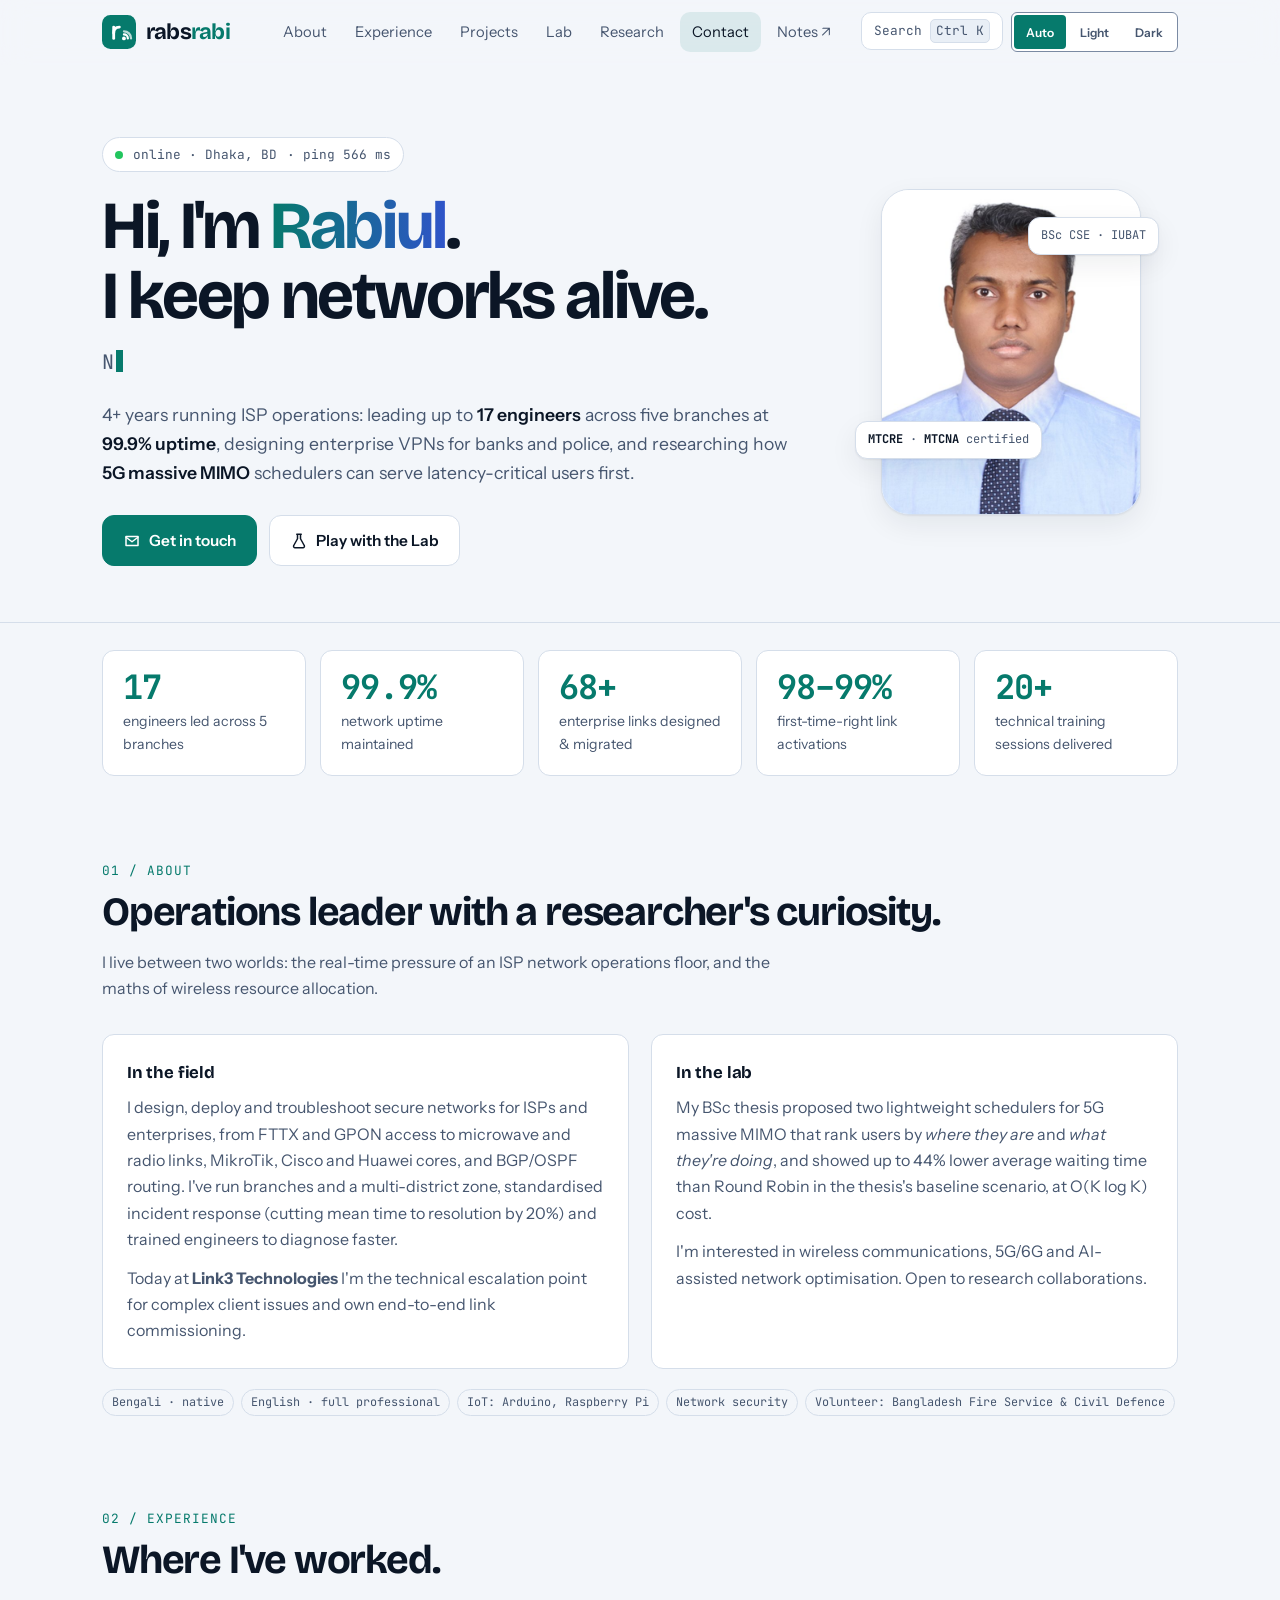
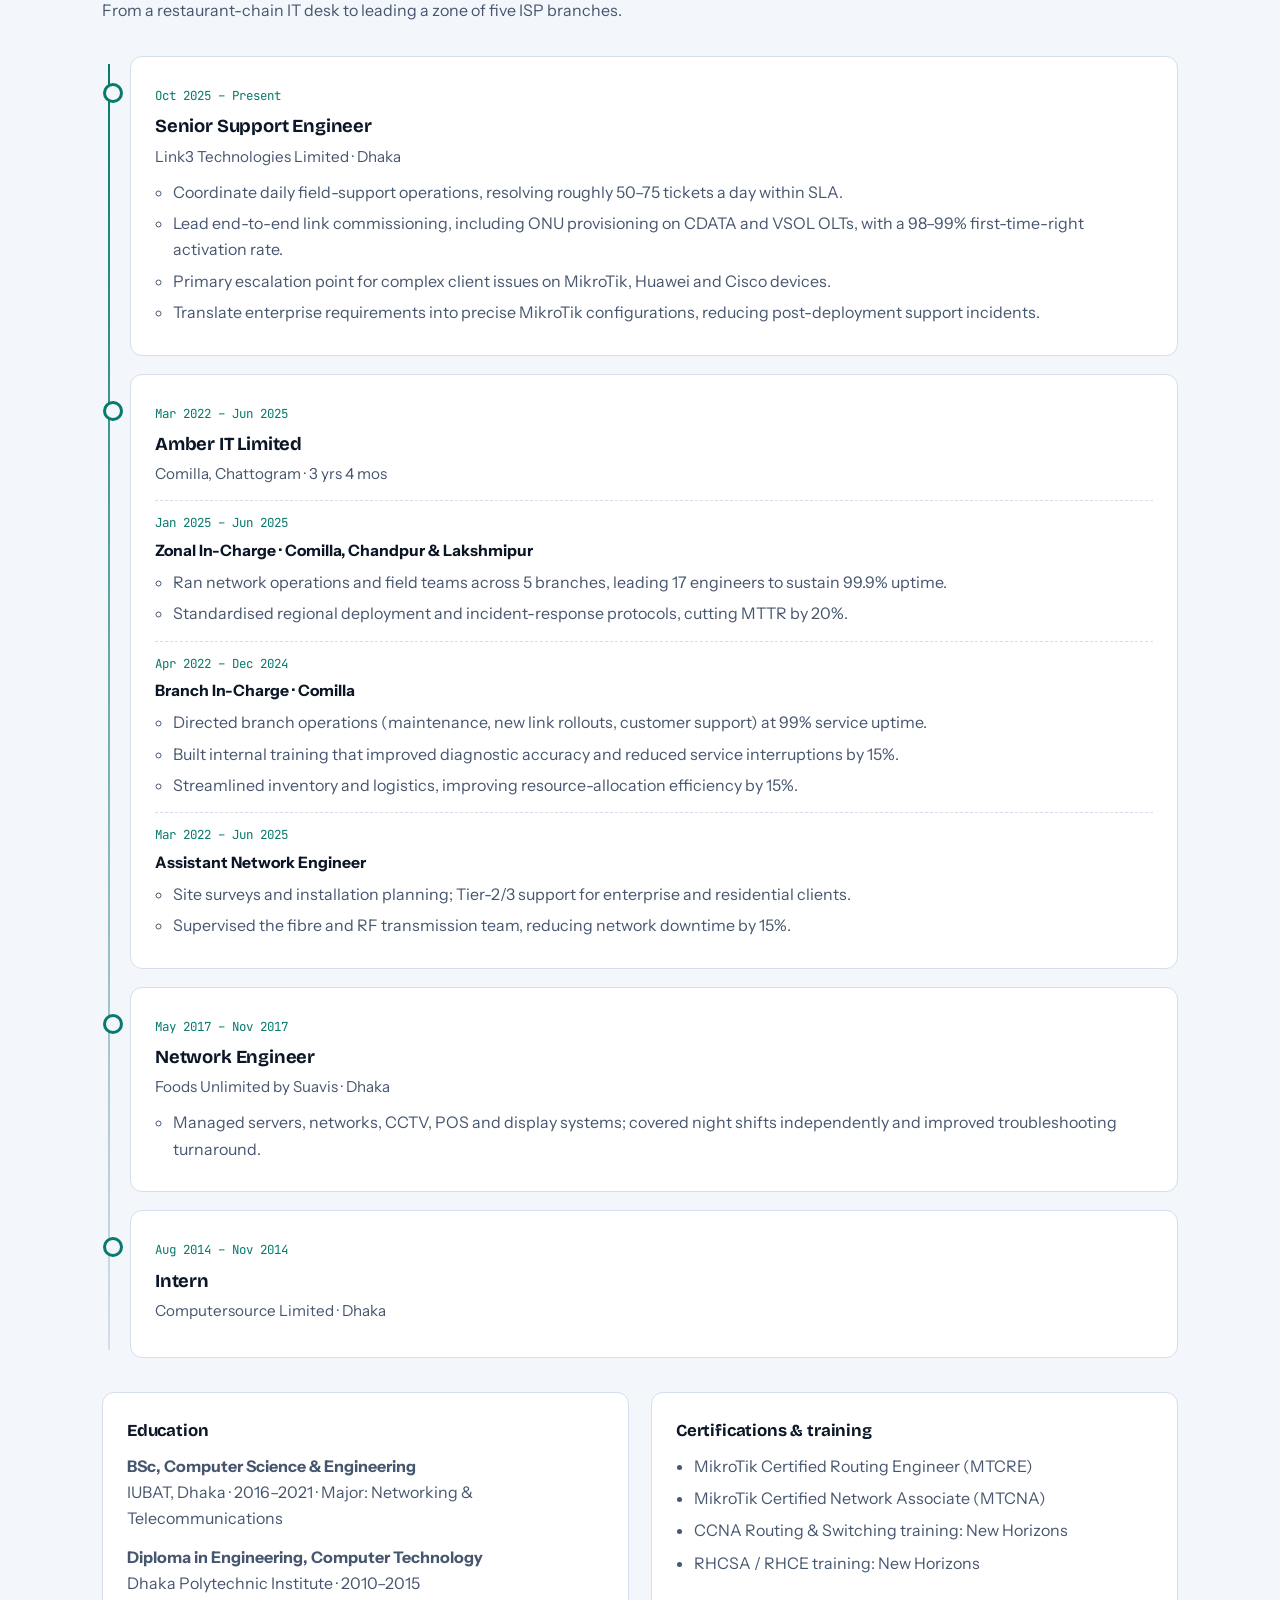
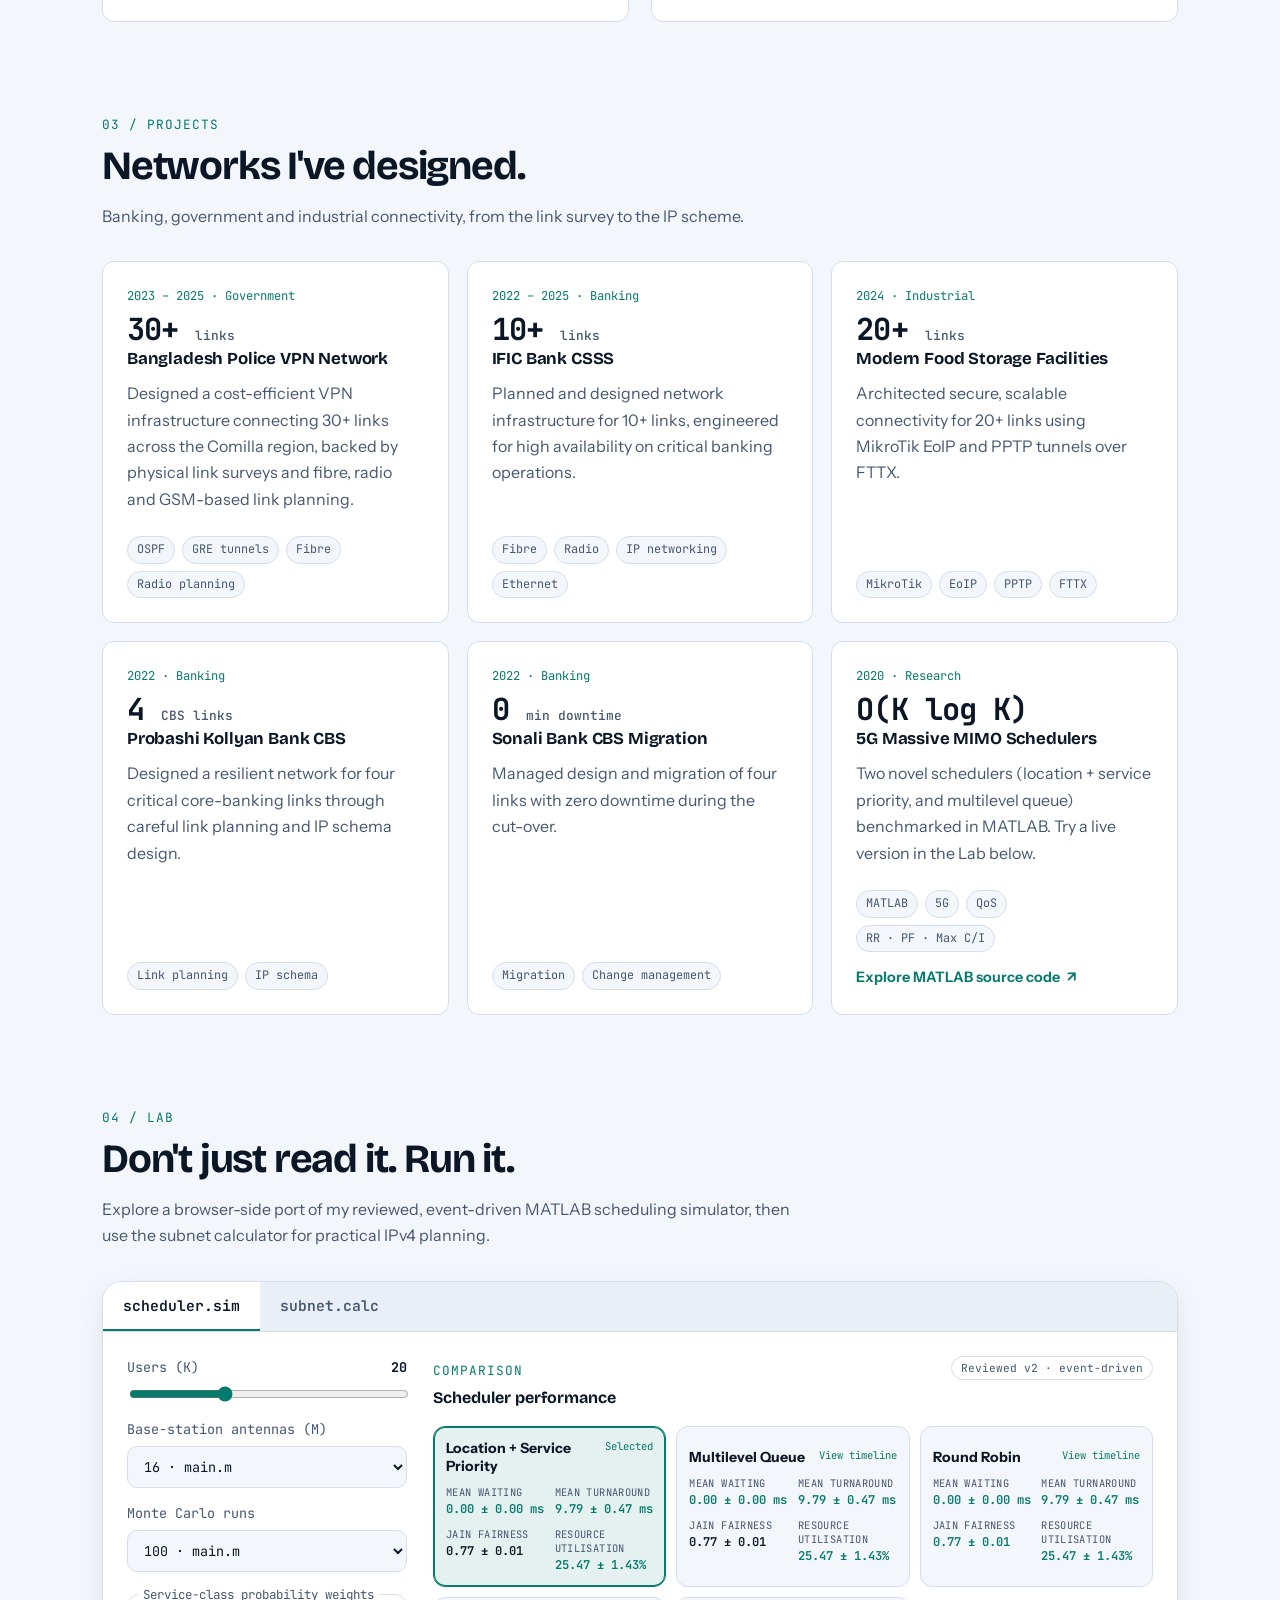
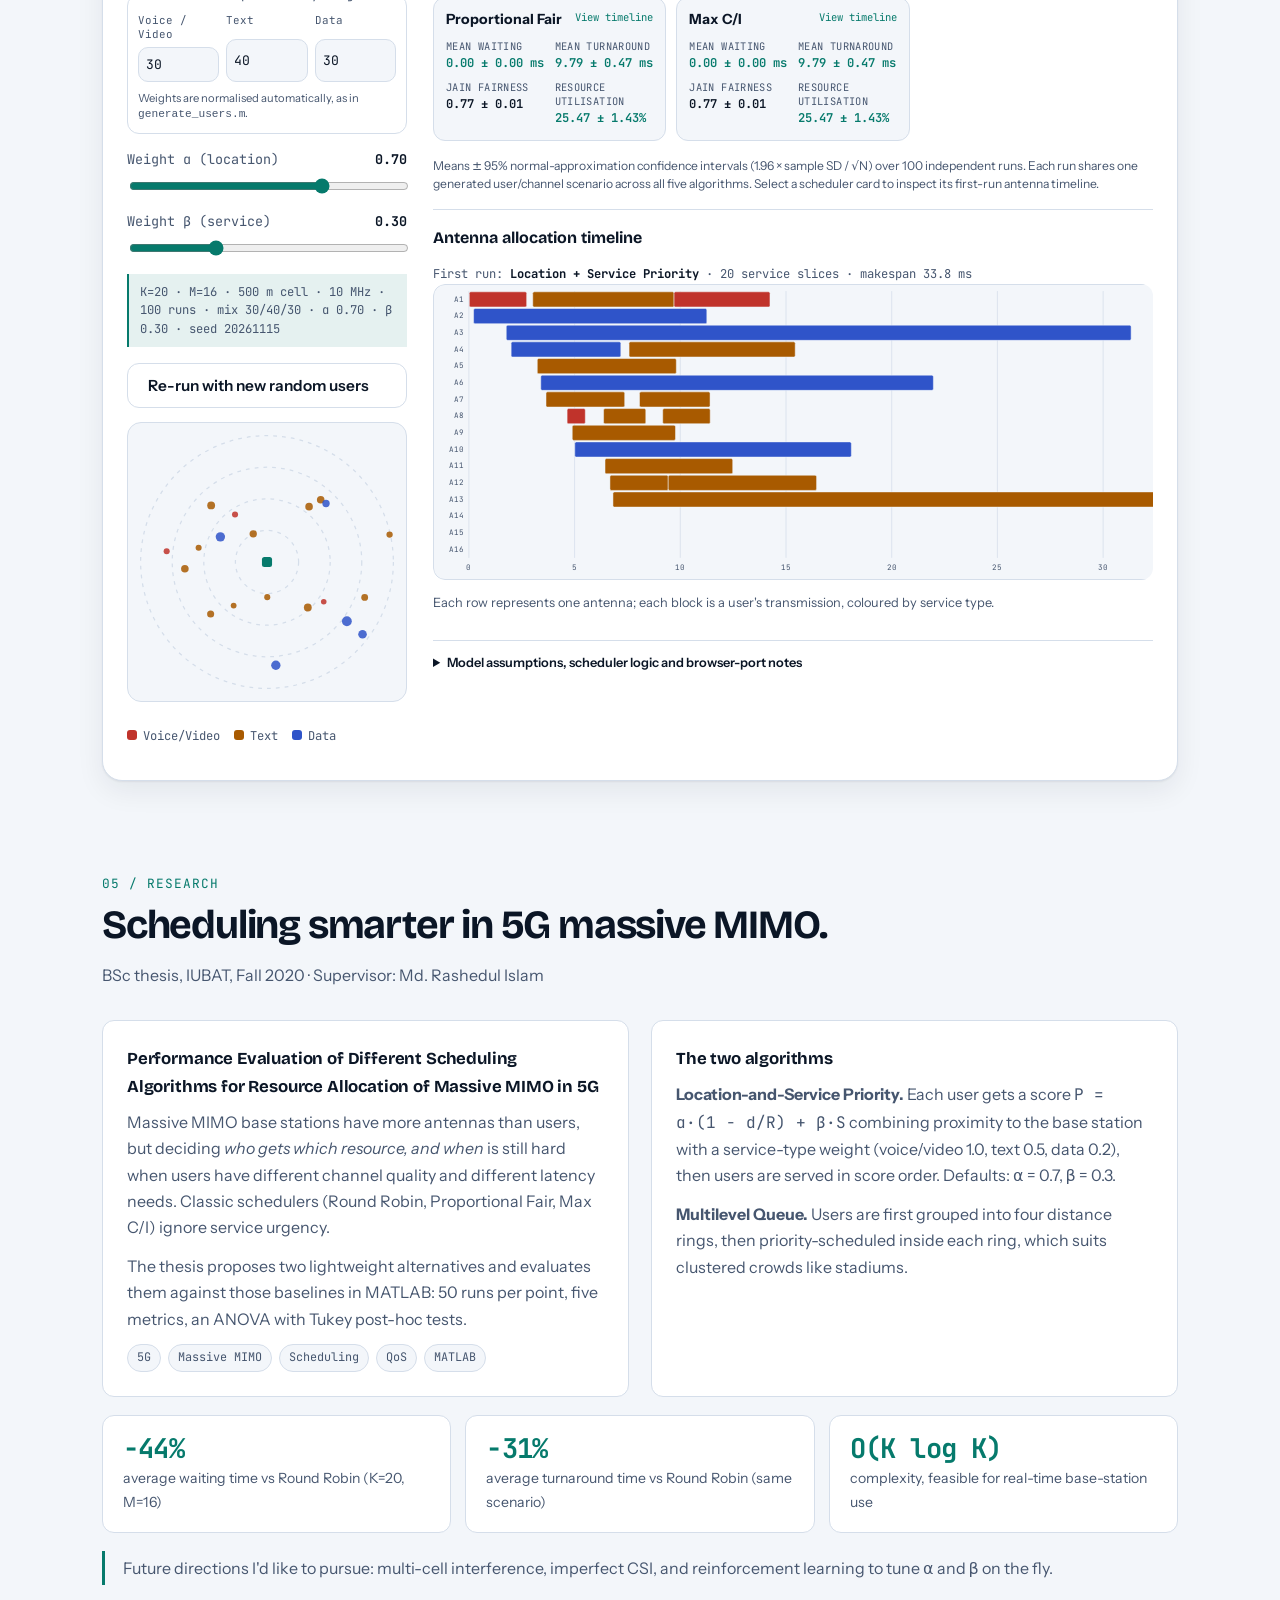
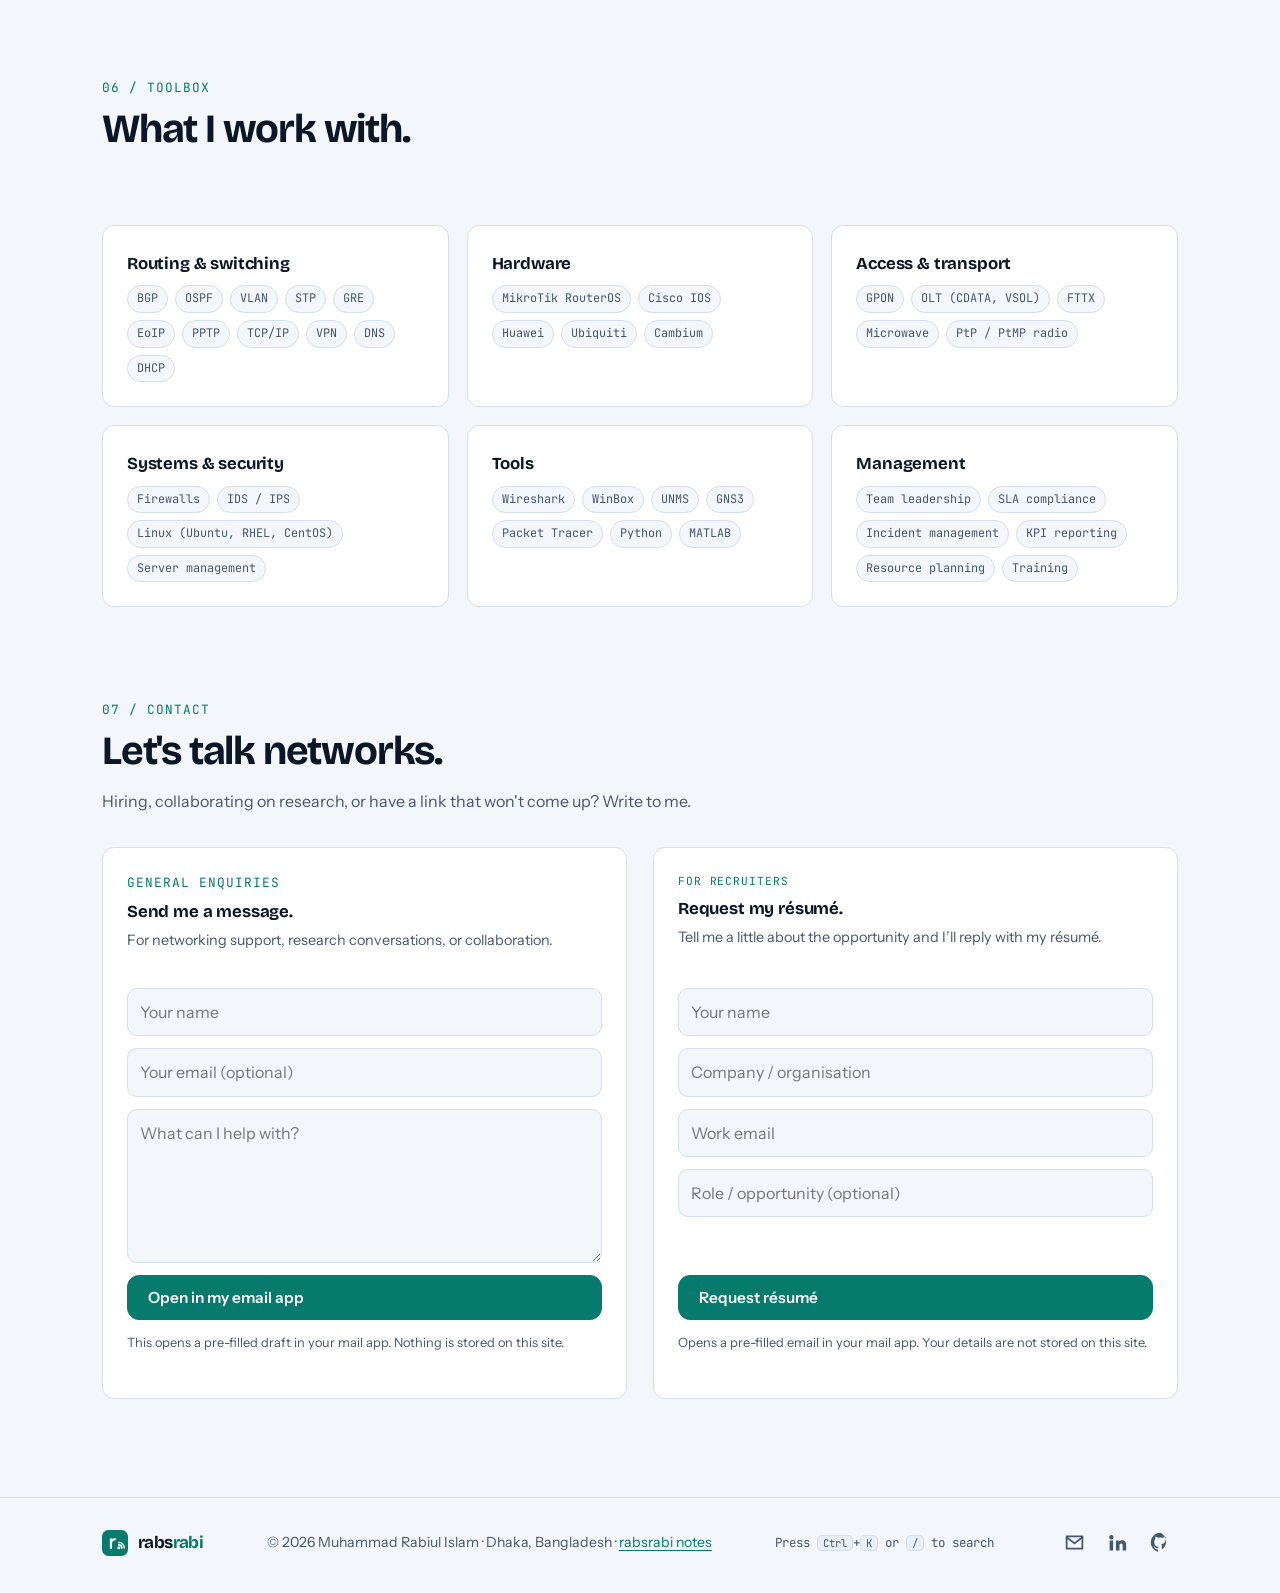
==== commit af89a331: "Apply rabsrabi brand kit to the portfolio - Vendor brand tokens + theme/logo script (kit 1.1.0) in a" ====
--- a/index.html
+++ b/index.html
@@ -8,8 +8,8 @@
 <meta name="author" content="Muhammad Rabiul Islam">
 <link rel="canonical" href="https://rabsrabi.com/">
 <meta name="color-scheme" content="light dark">
-<meta name="theme-color" content="#f5f7fa" media="(prefers-color-scheme: light)">
-<meta name="theme-color" content="#080d17" media="(prefers-color-scheme: dark)">
+<meta name="theme-color" content="#F3F6FA" media="(prefers-color-scheme: light)">
+<meta name="theme-color" content="#080D17" media="(prefers-color-scheme: dark)">
 
 <link rel="icon" href="/favicon.svg" type="image/svg+xml">
 <link rel="icon" href="/favicon-32.png" sizes="32x32" type="image/png">
@@ -24,11 +24,13 @@
 <meta property="og:image" content="https://rabsrabi.com/og-image.png">
 <meta name="twitter:card" content="summary_large_image">
 
-<script>
-/* Apply saved theme before first paint (prevents a flash). Default = follow the system. */
-try { var t = localStorage.getItem('theme'); if (t === 'light' || t === 'dark') document.documentElement.setAttribute('data-theme', t); } catch (e) {}
-</script>
-<link rel="stylesheet" href="/assets/style.css?v=reviewed-v2-20261115">
+<link rel="preconnect" href="https://fonts.googleapis.com">
+<link rel="preconnect" href="https://fonts.gstatic.com" crossorigin>
+<link rel="stylesheet" href="https://fonts.googleapis.com/css2?family=Bricolage+Grotesque:wght@500;600;700;800&family=Instrument+Sans:wght@400;500;600;700&family=JetBrains+Mono:wght@400;500;600&display=swap">
+<link rel="stylesheet" href="/assets/brand/tokens.css">
+<script>window.RABS_BRAND = { palette: false };</script>
+<script src="/assets/brand/brand.js"></script>
+<link rel="stylesheet" href="/assets/style.css?v=brand-20261118">
 
 <script type="application/ld+json">
 {
@@ -52,9 +54,9 @@
 
 <header class="nav" id="nav">
   <div class="wrap nav-in">
-    <a class="brand" href="#top" aria-label="Rabiul Islam, home">
-      <svg viewBox="0 0 64 64" aria-hidden="true"><rect width="64" height="64" rx="14" fill="var(--accent)"/><g stroke="var(--accent-ink)" stroke-width="4" stroke-linecap="round" fill="none"><path d="M20 46V18h13a8 8 0 0 1 0 16H20"/><path d="M33 34l12 12"/></g><circle cx="46" cy="18" r="4" fill="var(--accent-ink)"/></svg>
-      <span>rabs<b>/</b>rabi</span>
+    <a class="lockup" href="#top" aria-label="rabsrabi, home">
+      <svg class="mark" aria-hidden="true"><use href="#rs-mark"/></svg>
+      <span class="wm">rabs<i>rabi</i></span>
     </a>
     <nav class="links" id="links" aria-label="Primary">
       <a href="#about">About</a>
@@ -63,10 +65,20 @@
       <a href="#lab">Lab</a>
       <a href="#research">Research</a>
       <a href="#contact">Contact</a>
+      <a href="https://blog.rabsrabi.com/">Notes <span aria-hidden="true">&nearr;</span></a>
+      <div class="seg seg-menu" role="group" aria-label="Theme">
+        <button type="button" data-theme-choice="auto" aria-pressed="true">Auto</button>
+        <button type="button" data-theme-choice="light" aria-pressed="false">Light</button>
+        <button type="button" data-theme-choice="dark" aria-pressed="false">Dark</button>
+      </div>
     </nav>
     <div class="tools">
       <button class="kbd-btn" id="palBtn" aria-label="Open site search" aria-haspopup="dialog" aria-controls="palBg" aria-expanded="false"><span>Search</span><kbd>Ctrl K</kbd></button>
-      <button class="icon-btn" id="themeBtn" aria-label="Theme: auto" title="Theme: auto"></button>
+      <div class="seg seg-head" role="group" aria-label="Theme">
+        <button type="button" data-theme-choice="auto" aria-pressed="true">Auto</button>
+        <button type="button" data-theme-choice="light" aria-pressed="false">Light</button>
+        <button type="button" data-theme-choice="dark" aria-pressed="false">Dark</button>
+      </div>
       <button class="icon-btn menu-btn" id="menuBtn" aria-label="Menu" aria-expanded="false" aria-controls="links">
         <svg viewBox="0 0 24 24" fill="none" stroke="currentColor" stroke-width="2" stroke-linecap="round"><path d="M4 7h16M4 12h16M4 17h16"/></svg>
       </button>
@@ -424,7 +436,8 @@
 
 <footer>
   <div class="wrap">
-    <span>© <span id="yr">2026</span> Muhammad Rabiul Islam · Dhaka, Bangladesh</span>
+    <a class="lockup" href="#top" aria-label="rabsrabi, back to top"><svg class="mark" style="width:26px;height:26px" aria-hidden="true"><use href="#rs-mark"/></svg><span class="wm" style="font-size:17px">rabs<i>rabi</i></span></a>
+    <span>© <span id="yr">2026</span> Muhammad Rabiul Islam · Dhaka, Bangladesh · <a href="https://blog.rabsrabi.com/">rabsrabi notes</a></span>
     <span class="mono footer-hint">Press <kbd>Ctrl</kbd>+<kbd>K</kbd> or <kbd>/</kbd> to search</span>
     <nav class="footer-socials" aria-label="Contact and social profiles">
       <button type="button" id="copyMail" aria-label="Copy email address" title="Copy email address">
@@ -450,7 +463,7 @@
 <div class="toast" id="toast" role="status"></div>
 
 <noscript><style>.rv{opacity:1!important;transform:none!important}</style></noscript>
-<script src="/assets/lab.js?v=reviewed-v2-20261115"></script>
-<script src="/assets/app.js?v=reviewed-v2-20261115"></script>
+<script src="/assets/lab.js?v=brand-20261118"></script>
+<script src="/assets/app.js?v=brand-20261118"></script>
 </body>
 </html>
--- a/assets/brand/tokens.css
+++ b/assets/brand/tokens.css
@@ -0,0 +1,49 @@
+/*!
+ * rabsrabi brand kit, v1.1.0: tokens only
+ * Colors, type and shape tokens (light, dark and auto) with no components or base styles.
+ * For a site that keeps its own component CSS. Sites that want the shared header, cards and buttons use brand.css instead.
+ * Theme: add data-theme="light|dark" to <html>, or leave it unset to follow the system. brand.js manages that choice.
+ */
+
+/* ---------- tokens ---------- */
+:root {
+  color-scheme: light;
+  --paper: #F3F6FA;
+  --surface: #FFFFFF;
+  --sunken: #E9EFF6;
+  --ink: #0B1626;
+  --muted: #46566F;
+  --line: #D5DEEA;
+  --line-strong: #7A8AA3;
+  --signal: #067A6C;
+  --signal-ink: #FFFFFF;
+  --signal-soft: rgba(6, 122, 108, .10);
+  --spark: #A85A00;
+  --beam: #2F54C9;
+  --ok: #17794B;
+  --bad: #C0332B;
+  --shadow: 0 1px 2px rgba(11, 22, 38, .06), 0 10px 28px rgba(11, 22, 38, .07);
+  --display: "Bricolage Grotesque", ui-sans-serif, system-ui, -apple-system, "Segoe UI", sans-serif;
+  --sans: "Instrument Sans", ui-sans-serif, system-ui, -apple-system, "Segoe UI", sans-serif;
+  --mono: "JetBrains Mono", ui-monospace, "SF Mono", Menlo, Consolas, monospace;
+  --r-sm: 6px;
+  --r-md: 12px;
+  --r-lg: 20px;
+  --maxw: 1120px;
+}
+@media (prefers-color-scheme: dark) {
+  :root:not([data-theme="light"]) {
+    --paper: #080D17; --surface: #0F1829; --sunken: #0B1322; --ink: #E8EEF8; --muted: #9AA9C2;
+    --line: #1C2A42; --line-strong: #5E7394; --signal: #2DD4BF; --signal-ink: #04201C;
+    --signal-soft: rgba(45, 212, 191, .12); --spark: #FBBF24; --beam: #8FA9FF; --ok: #4ADE80; --bad: #FF8A80;
+    --shadow: 0 1px 2px rgba(0, 0, 0, .4), 0 12px 32px rgba(0, 0, 0, .35);
+    color-scheme: dark;
+  }
+}
+:root[data-theme="dark"] {
+  --paper: #080D17; --surface: #0F1829; --sunken: #0B1322; --ink: #E8EEF8; --muted: #9AA9C2;
+  --line: #1C2A42; --line-strong: #5E7394; --signal: #2DD4BF; --signal-ink: #04201C;
+  --signal-soft: rgba(45, 212, 191, .12); --spark: #FBBF24; --beam: #8FA9FF; --ok: #4ADE80; --bad: #FF8A80;
+  --shadow: 0 1px 2px rgba(0, 0, 0, .4), 0 12px 32px rgba(0, 0, 0, .35);
+  color-scheme: dark;
+}
--- a/assets/style.css
+++ b/assets/style.css
@@ -0,0 +1,340 @@
+/* rabsrabi.com: page styles. Colors, type and shape come from /assets/brand/tokens.css (the rabsrabi brand kit). */
+:root {
+  /* names this stylesheet and its scripts already use, mapped onto the brand tokens */
+  --bg: var(--paper);
+  --bg-2: var(--sunken);
+  --accent: var(--signal);
+  --accent-ink: var(--signal-ink);
+  --accent-soft: var(--signal-soft);
+  --t0: var(--bad);
+  --t1: var(--spark);
+  --t2: var(--beam);
+  --radius: var(--r-md);
+}
+
+* { box-sizing: border-box; }
+html { scroll-behavior: smooth; scroll-padding-top: 80px; -webkit-text-size-adjust: 100%; }
+body {
+  margin: 0; background: var(--bg); color: var(--ink);
+  font: 16px/1.65 var(--sans); -webkit-font-smoothing: antialiased;
+  transition: background-color .25s, color .25s;
+}
+img, svg, canvas { max-width: 100%; display: block; }
+a { color: var(--accent); text-decoration-thickness: 1px; text-underline-offset: 3px; }
+a:hover { text-decoration-thickness: 2px; }
+:focus-visible { outline: 2px solid var(--accent); outline-offset: 3px; border-radius: 6px; }
+::selection { background: var(--accent); color: var(--accent-ink); }
+.sr-only { position: absolute; width: 1px; height: 1px; overflow: hidden; clip: rect(0 0 0 0); white-space: nowrap; }
+.skip { position: absolute; left: 12px; top: -60px; background: var(--accent); color: var(--accent-ink); padding: 8px 14px; border-radius: 8px; z-index: 100; }
+.skip:focus { top: 12px; }
+.wrap { max-width: var(--maxw); margin: 0 auto; padding: 0 22px; }
+.mono { font-family: var(--mono); }
+.dim { color: var(--muted); }
+kbd { font: .85em var(--mono); border: 1px solid var(--line); border-radius: 5px; padding: 0 5px; background: var(--bg-2); }
+
+
+/* ---------- brand parts (mirror brand.css 1.1.0: logo lockup, theme switch, headings) ---------- */
+h1, h2, h3 { font-family: var(--display); }
+.mark { display: block; width: 34px; height: 34px; flex: none; --tile: var(--signal); --glyph: var(--signal-ink); }
+.m-tile { fill: var(--tile); }
+.m-glyph { stroke: var(--glyph); }
+.m-dot { fill: var(--glyph); }
+.lockup { display: inline-flex; align-items: center; gap: 10px; color: var(--ink); text-decoration: none; white-space: nowrap; }
+.lockup:hover { text-decoration: none; }
+.wm { font: 700 22px/1 var(--display); letter-spacing: -.035em; }
+.wm i { font-style: normal; color: var(--signal); }
+.seg { display: inline-flex; border: 1px solid var(--line-strong); border-radius: var(--r-sm); padding: 2px; background: var(--surface); gap: 2px; }
+.seg button { font: 600 12px var(--sans); border: 0; background: transparent; color: var(--muted); padding: 0 12px; min-height: 34px; border-radius: 4px; cursor: pointer; }
+.seg button[aria-pressed="true"] { background: var(--signal); color: var(--signal-ink); }
+.seg button:not([aria-pressed="true"]):hover { color: var(--ink); background: var(--signal-soft); }
+.seg-menu { display: none; }
+
+/* ---------- nav ---------- */
+.nav {
+  position: sticky; top: 0; z-index: 50;
+  background: color-mix(in srgb, var(--bg) 82%, transparent);
+  -webkit-backdrop-filter: blur(14px); backdrop-filter: blur(14px);
+  border-bottom: 1px solid transparent; transition: border-color .2s;
+}
+.nav.scrolled { border-bottom-color: var(--line); }
+.nav-in { display: flex; align-items: center; gap: 18px; height: 64px; }
+.links { display: flex; gap: 4px; margin-left: auto; align-items: center; }
+.links a { color: var(--muted); text-decoration: none; font-size: .92rem; padding: 8px 12px; border-radius: 10px; }
+.links a:hover, .links a.on { color: var(--ink); background: var(--accent-soft); }
+.icon-btn, .kbd-btn {
+  appearance: none; border: 1px solid var(--line); background: var(--surface); color: var(--ink);
+  height: 38px; border-radius: 10px; cursor: pointer; font: inherit; display: inline-flex; align-items: center; gap: 8px; padding: 0 12px;
+}
+.icon-btn { width: 38px; padding: 0; justify-content: center; }
+.icon-btn:hover, .kbd-btn:hover { border-color: var(--accent); }
+.kbd-btn { font-family: var(--mono); font-size: .8rem; color: var(--muted); }
+.kbd-btn kbd { font: inherit; border: 1px solid var(--line); border-radius: 5px; padding: 0 5px; background: var(--bg-2); }
+.icon-btn svg { width: 18px; height: 18px; }
+.menu-btn { display: none; }
+.tools { display: flex; gap: 8px; }
+@media (max-width: 900px) {
+  .menu-btn { display: inline-flex; }
+  .links { position: absolute; left: 0; right: 0; top: 64px; flex-direction: column; align-items: stretch; background: var(--bg); border-bottom: 1px solid var(--line); padding: 10px 22px 18px; display: none; margin: 0; }
+  .links.open { display: flex; }
+  .tools { margin-left: auto; }
+  .kbd-btn span { display: none; }
+  .seg-head { display: none; }
+  .links .seg-menu { display: inline-flex; align-self: flex-start; margin-top: 10px; }
+}
+
+/* ---------- hero ---------- */
+.hero { position: relative; overflow: hidden; padding: 72px 0 56px; border-bottom: 1px solid var(--line); }
+#net { position: absolute; inset: 0; width: 100%; height: 100%; opacity: .9; pointer-events: none; }
+.hero::after { content: ""; position: absolute; inset: 0; background: radial-gradient(ellipse at 30% 40%, transparent 0%, var(--bg) 85%); pointer-events: none; }
+.hero-in { position: relative; z-index: 1; display: grid; grid-template-columns: 1.35fr .65fr; gap: 48px; align-items: center; }
+.chip {
+  display: inline-flex; align-items: center; gap: 10px; font-family: var(--mono); font-size: .8rem;
+  border: 1px solid var(--line); background: var(--surface); color: var(--muted);
+  padding: 6px 12px; border-radius: 999px;
+}
+.dot { width: 8px; height: 8px; border-radius: 50%; background: #22c55e; box-shadow: 0 0 0 0 rgba(34, 197, 94, .6); animation: pulse 2s infinite; }
+@keyframes pulse { 70% { box-shadow: 0 0 0 9px rgba(34, 197, 94, 0); } 100% { box-shadow: 0 0 0 0 rgba(34, 197, 94, 0); } }
+h1 { font-size: clamp(2.3rem, 6vw, 4.2rem); line-height: 1.04; letter-spacing: -.035em; margin: 20px 0 14px; }
+h1 .grad { background: linear-gradient(90deg, var(--accent), var(--t2)); -webkit-background-clip: text; background-clip: text; color: transparent; }
+.role { font-family: var(--mono); font-size: clamp(1rem, 2.2vw, 1.25rem); color: var(--muted); min-height: 1.8em; }
+.role .caret { display: inline-block; width: .6ch; height: 1.1em; background: var(--accent); vertical-align: -.18em; margin-left: 2px; animation: blink 1s steps(1) infinite; }
+@keyframes blink { 50% { opacity: 0; } }
+.lede { font-size: 1.1rem; max-width: 58ch; color: var(--muted); margin: 18px 0 28px; }
+.lede strong { color: var(--ink); font-weight: 600; }
+.cta { display: flex; gap: 12px; flex-wrap: wrap; }
+.btn {
+  display: inline-flex; align-items: center; gap: 8px; padding: 12px 20px; border-radius: 12px; font-weight: 600; font-size: .96rem;
+  text-decoration: none; border: 1px solid var(--line); background: var(--surface); color: var(--ink); cursor: pointer; font-family: inherit;
+  transition: transform .15s, border-color .15s, box-shadow .15s;
+}
+.btn:hover { transform: translateY(-2px); border-color: var(--accent); box-shadow: var(--shadow); }
+.btn.primary { background: var(--accent); color: var(--accent-ink); border-color: var(--accent); }
+.btn svg { width: 18px; height: 18px; }
+.portrait { position: relative; justify-self: center; width: min(320px, 78%); }
+.portrait .frame { border-radius: 28px; overflow: hidden; border: 1px solid var(--line); box-shadow: var(--shadow); background: #fff; aspect-ratio: 4/5; }
+.portrait img { width: 100%; height: 100%; object-fit: cover; }
+.portrait .mono-fallback { display: none; width: 100%; height: 100%; place-items: center; font: 800 5rem var(--mono); color: var(--accent); background: var(--accent-soft); }
+.portrait.noimg .mono-fallback { display: grid; }
+.portrait.noimg img { display: none; }
+.badge {
+  position: absolute; background: var(--surface); border: 1px solid var(--line); border-radius: 12px; padding: 8px 12px;
+  font-family: var(--mono); font-size: .75rem; box-shadow: var(--shadow); color: var(--muted); white-space: nowrap;
+}
+.badge b { color: var(--ink); }
+.badge.a { left: -26px; bottom: 56px; }
+.badge.b { right: -18px; top: 28px; }
+@media (max-width: 820px) {
+  .hero-in { grid-template-columns: 1fr; gap: 36px; }
+  .portrait { order: -1; width: 220px; justify-self: start; }
+  .badge.a { left: 150px; bottom: -12px; } .badge.b { display: none; }
+}
+
+/* ---------- stats ---------- */
+.stats { display: grid; grid-template-columns: repeat(auto-fit, minmax(170px, 1fr)); gap: 14px; margin-top: -1px; padding: 28px 0 0; }
+.stat { background: var(--surface); border: 1px solid var(--line); border-radius: var(--radius); padding: 18px 20px; }
+.stat .n { font: 700 2.1rem/1.1 var(--mono); letter-spacing: -.03em; color: var(--accent); }
+.stat .l { color: var(--muted); font-size: .88rem; margin-top: 4px; }
+
+/* ---------- sections ---------- */
+section { padding: 84px 0 8px; }
+.eyebrow { font-family: var(--mono); font-size: .8rem; color: var(--accent); letter-spacing: .08em; text-transform: uppercase; }
+h2 { font-size: clamp(1.7rem, 3.6vw, 2.5rem); letter-spacing: -.03em; line-height: 1.15; margin: 8px 0 14px; }
+.sub { color: var(--muted); max-width: 64ch; margin: 0 0 32px; }
+.grid2 { display: grid; grid-template-columns: 1fr 1fr; gap: 22px; }
+@media (max-width: 820px) { .grid2 { grid-template-columns: 1fr; } }
+.card { background: var(--surface); border: 1px solid var(--line); border-radius: var(--radius); padding: 24px; }
+.card h3 { margin: 0 0 8px; font-size: 1.05rem; letter-spacing: -.01em; }
+.card p { margin: 0 0 12px; color: var(--muted); }
+.card p:last-child { margin-bottom: 0; }
+.tags { display: flex; flex-wrap: wrap; gap: 7px; margin-top: 12px; }
+.tag { font-family: var(--mono); font-size: .74rem; padding: 3px 9px; border-radius: 999px; border: 1px solid var(--line); color: var(--muted); background: var(--bg); }
+
+/* reveal */
+.rv { opacity: 0; transform: translateY(14px); transition: opacity .6s ease, transform .6s ease; }
+.rv.in { opacity: 1; transform: none; }
+
+/* ---------- timeline ---------- */
+.tl { position: relative; margin: 0; padding: 0 0 0 28px; list-style: none; }
+.tl::before { content: ""; position: absolute; left: 6px; top: 8px; bottom: 8px; width: 2px; background: linear-gradient(var(--accent), var(--line)); }
+.tl li { position: relative; margin-bottom: 18px; }
+.tl li::before { content: ""; position: absolute; left: -28px; top: 26px; width: 14px; height: 14px; border-radius: 50%; background: var(--bg); border: 3px solid var(--accent); }
+.tl .when { font-family: var(--mono); font-size: .78rem; color: var(--accent); }
+.tl h3 { margin: 4px 0 2px; font-size: 1.15rem; }
+.tl .org { color: var(--muted); font-size: .95rem; margin-bottom: 10px; }
+.tl ul { margin: 0; padding-left: 18px; color: var(--muted); }
+.tl ul li { margin: 5px 0; position: static; }
+.tl ul li::before { display: none; }
+.subrole { border-top: 1px dashed var(--line); margin-top: 14px; padding-top: 12px; }
+.subrole h4 { margin: 0 0 4px; font-size: .98rem; }
+.subrole .when { display: block; margin-bottom: 4px; }
+
+/* ---------- projects ---------- */
+.projects { display: grid; grid-template-columns: repeat(auto-fill, minmax(320px, 1fr)); gap: 18px; }
+.proj { display: flex; flex-direction: column; }
+.proj .meta { font-family: var(--mono); font-size: .76rem; color: var(--accent); margin-bottom: 8px; }
+.proj .big { font: 700 1.9rem/1 var(--mono); color: var(--ink); letter-spacing: -.03em; }
+.proj .big small { font-size: .8rem; color: var(--muted); font-weight: 500; letter-spacing: 0; }
+.proj .tags { margin-top: auto; padding-top: 12px; }
+.proj .project-link { display: inline-flex; align-items: center; gap: 6px; align-self: flex-start; margin-top: 14px; font-size: .9rem; font-weight: 650; text-decoration: none; }
+.proj .project-link:hover { text-decoration: underline; }
+
+/* ---------- lab ---------- */
+.lab { min-width: 0; background: var(--surface); border: 1px solid var(--line); border-radius: var(--r-lg); box-shadow: var(--shadow); overflow: hidden; }
+.tabs { display: flex; border-bottom: 1px solid var(--line); background: var(--bg-2); overflow-x: auto; }
+.tabs button {
+  appearance: none; border: 0; background: none; color: var(--muted); font: 600 .92rem var(--mono); padding: 14px 20px; cursor: pointer;
+  border-bottom: 2px solid transparent; white-space: nowrap;
+}
+.tabs button[aria-selected="true"] { color: var(--ink); border-bottom-color: var(--accent); background: var(--surface); }
+.pane { min-width: 0; padding: clamp(14px, 2.2vw, 24px); display: none; }
+.pane.on { display: block; }
+.sim { display: grid; grid-template-columns: minmax(235px, 280px) minmax(0, 1fr); gap: clamp(16px, 2.2vw, 26px); align-items: start; }
+.sim > * { min-width: 0; }
+@media (max-width: 940px) { .sim { grid-template-columns: minmax(0, 1fr); } }
+.ctrl { min-width: 0; display: grid; gap: 14px; align-content: start; }
+.ctrl label { min-width: 0; display: grid; gap: 6px; font-size: .84rem; color: var(--muted); font-family: var(--mono); }
+.ctrl label span { display: flex; justify-content: space-between; gap: 8px; }
+.ctrl label span b { color: var(--ink); white-space: nowrap; }
+input[type=range] { width: 100%; accent-color: var(--accent); }
+select, input[type=text], input[type=email], input[type=number], textarea {
+  width: 100%; min-width: 0; font: inherit; color: var(--ink); background: var(--bg); border: 1px solid var(--line); border-radius: 10px; padding: 10px 12px;
+}
+select:focus, input:focus, textarea:focus { outline: 2px solid var(--accent); outline-offset: 1px; }
+.cellmap { width: 100%; height: auto; aspect-ratio: 1 / 1; background: var(--bg); border: 1px solid var(--line); border-radius: 14px; }
+.cellmap circle.ring { fill: none; stroke: var(--line); stroke-dasharray: 3 4; }
+.t0f { fill: var(--t0); } .t1f { fill: var(--t1); } .t2f { fill: var(--t2); }
+.legend { display: flex; gap: 14px; flex-wrap: wrap; font-family: var(--mono); font-size: .76rem; color: var(--muted); margin: 10px 0; }
+.legend i { display: inline-block; width: 10px; height: 10px; border-radius: 3px; margin-right: 6px; }
+.sim-results { min-width: 0; display: grid; gap: 14px; }
+.results-heading, .timeline-heading { display: flex; align-items: flex-start; justify-content: space-between; gap: 12px; flex-wrap: wrap; }
+.results-heading h3, .timeline-heading h3 { font-size: 1rem; margin: 3px 0 0; }
+.sim-tag { border: 1px solid var(--line); border-radius: 999px; padding: 4px 9px; color: var(--muted); font: .7rem var(--mono); white-space: nowrap; }
+.result-grid { min-width: 0; display: grid; grid-template-columns: repeat(auto-fit, minmax(min(100%, 220px), 1fr)); gap: 10px; }
+.result-card { min-width: 0; width: 100%; display: block; padding: 12px; text-align: left; border: 1px solid var(--line); border-radius: 12px; background: var(--bg); color: var(--ink); cursor: pointer; font: inherit; transition: border-color .15s, background .15s, transform .15s; }
+.result-card:hover { border-color: var(--accent); transform: translateY(-1px); }
+.result-card[aria-pressed="true"] { border-color: var(--accent); background: var(--accent-soft); box-shadow: inset 0 0 0 1px var(--accent); }
+.result-card-head { display: flex; align-items: flex-start; justify-content: space-between; gap: 8px; margin-bottom: 10px; }
+.result-card-head strong { min-width: 0; font-size: .88rem; line-height: 1.3; overflow-wrap: anywhere; }
+.result-card-head small { flex: 0 0 auto; color: var(--accent); font: .66rem var(--mono); }
+.result-metrics { display: grid; grid-template-columns: repeat(2, minmax(0, 1fr)); gap: 8px 10px; margin: 0; }
+.result-metrics div { min-width: 0; }
+.result-metrics dt { color: var(--muted); font: .65rem var(--mono); text-transform: uppercase; letter-spacing: .035em; }
+.result-metrics dd { margin: 2px 0 0; font: 600 .76rem/1.45 var(--mono); overflow-wrap: anywhere; }
+.result-metrics dd.best { color: var(--accent); }
+.timeline-panel { min-width: 0; padding-top: 12px; border-top: 1px solid var(--line); }
+.timeline-heading { align-items: center; }
+.timeline-heading .legend { margin: 0; }
+.gantt-scroll { max-height: none; min-width: 0; overflow-x: auto; overflow-y: visible; overscroll-behavior-x: contain; border-radius: 12px; }
+.gantt { width: 100%; height: auto; min-width: 760px; background: var(--bg); border: 1px solid var(--line); border-radius: 12px; }
+.gantt text { fill: var(--muted); font: 10px var(--mono); }
+.gantt .grid { stroke: var(--line); stroke-width: 1; }
+.lab-details { border-top: 1px solid var(--line); padding-top: 12px; color: var(--muted); font-size: .8rem; line-height: 1.6; }
+.lab-details summary { color: var(--ink); cursor: pointer; font-weight: 600; }
+.lab-details p { margin: 10px 0 0; }
+.note { font-size: .8rem; color: var(--muted); margin-top: 12px; }
+.sim-meta { margin: 2px 0; color: var(--muted); font-size: .76rem; line-height: 1.5; }
+.ctrl .sim-meta { padding: 9px 11px; border-left: 2px solid var(--accent); background: var(--accent-soft); font-family: var(--mono); }
+.row2 { display: grid; grid-template-columns: minmax(0, 1fr) 110px; gap: 10px; }
+@media (max-width: 720px) {
+  .gantt { min-width: 760px; }
+  .gantt-scroll { overflow-x: auto; }
+}
+@media (max-width: 560px) {
+  .result-grid { grid-template-columns: minmax(0, 1fr); }
+  .pane { padding: 14px; }
+  .tabs button { padding: 13px 15px; }
+  .timeline-heading { align-items: flex-start; }
+}
+.sub-grid { display: grid; grid-template-columns: repeat(auto-fill, minmax(190px, 1fr)); gap: 10px; margin: 16px 0; }
+.kv { background: var(--bg); border: 1px solid var(--line); border-radius: 12px; padding: 10px 14px; }
+.kv small { display: block; color: var(--muted); font-size: .72rem; text-transform: uppercase; letter-spacing: .06em; }
+.kv code { font: 600 1.02rem var(--mono); word-break: break-all; }
+.bits { font-family: var(--mono); font-size: .86rem; word-break: break-all; line-height: 2; }
+.bits .net { color: var(--accent); font-weight: 700; }
+.bits .host { color: var(--muted); }
+.err { color: var(--t0); font-family: var(--mono); font-size: .88rem; }
+.scroll-x { overflow-x: auto; }
+.mini { max-height: 260px; overflow: auto; border: 1px solid var(--line); border-radius: 12px; }
+.mini table { font-size: .8rem; }
+
+/* ---------- research ---------- */
+.fig { display: grid; grid-template-columns: repeat(3, 1fr); gap: 14px; margin-top: 18px; }
+@media (max-width: 700px) { .fig { grid-template-columns: 1fr; } }
+.fig .stat .n { font-size: 1.7rem; }
+.quote { border-left: 3px solid var(--accent); padding: 4px 0 4px 18px; color: var(--muted); margin: 18px 0 0; }
+.list-plain { margin: 0; padding-left: 18px; color: var(--muted); }
+.list-plain li { margin: 6px 0; }
+
+/* ---------- skills ---------- */
+.skills { display: grid; grid-template-columns: repeat(auto-fit, minmax(260px, 1fr)); gap: 18px; }
+.skills .tags { margin-top: 0; }
+
+/* ---------- contact ---------- */
+.contact { display: grid; grid-template-columns: repeat(2, minmax(0, 1fr)); gap: 26px; align-items: stretch; grid-auto-rows: 1fr; }
+.contact > form { min-width: 0; width: 100%; height: 100%; }
+.contact-intro, .request-cv > div:first-child { min-height: 104px; }
+.contact-intro h3, .request-cv h3 { margin: 5px 0 4px; font-size: 1.05rem; }
+.contact-intro p, .request-cv > div:first-child p { margin: 0; color: var(--muted); font-size: .9rem; line-height: 1.5; }
+form.cf { display: grid; grid-template-rows: auto auto auto minmax(140px, 1fr) auto auto; align-content: stretch; gap: 12px; }
+.request-cv { display: grid; grid-template-rows: auto repeat(4, auto) minmax(0, 1fr) auto auto; align-content: stretch; gap: 12px; }
+.request-cv .eyebrow { font-size: .7rem; }
+.form-spacer { min-height: 0; }
+.contact .note { min-height: 3.3em; height: 3.3em; }
+@media (max-width: 820px) {
+  .contact { grid-template-columns: minmax(0, 1fr); grid-auto-rows: auto; gap: 18px; }
+  .contact > form { height: auto; }
+  form.cf { grid-template-rows: auto auto auto minmax(140px, auto) auto auto; }
+  .request-cv { grid-template-rows: auto repeat(4, auto) auto auto; }
+  .form-spacer { display: none; }
+  .contact .note { height: auto; min-height: 0; }
+  .contact-intro, .request-cv > div:first-child { min-height: 0; }
+}
+footer { margin-top: 90px; padding: 28px 0 34px; border-top: 1px solid var(--line); color: var(--muted); font-size: .88rem; }
+footer .wrap { display: flex; align-items: center; gap: 16px; justify-content: space-between; flex-wrap: wrap; }
+.footer-hint { font-size: .78rem; }
+.footer-socials { display: flex; align-items: center; gap: 9px; }
+.footer-socials a, .footer-socials button { appearance: none; display: grid; place-items: center; font: inherit; width: 34px; height: 34px; padding: 0; border: 0; border-radius: 8px; background: transparent; color: var(--muted); cursor: pointer; text-decoration: none; transition: color .15s, transform .15s; }
+.footer-socials a:hover, .footer-socials button:hover { color: var(--accent); transform: translateY(-2px); }
+.footer-socials a:focus-visible, .footer-socials button:focus-visible { outline: 2px solid var(--accent); outline-offset: 3px; }
+.footer-socials svg { width: 21px; height: 21px; }
+
+/* ---------- palette & toast ---------- */
+.pal-bg { position: fixed; inset: 0; z-index: 90; background: rgba(5, 10, 20, .55); -webkit-backdrop-filter: blur(4px); backdrop-filter: blur(4px); display: none; align-items: flex-start; justify-content: center; padding-top: 14vh; }
+.pal-bg.open { display: flex; }
+.pal { width: min(620px, 92vw); background: var(--surface); border: 1px solid var(--line-strong); border-radius: var(--r-md); box-shadow: 0 30px 80px rgba(0, 0, 0, .4); overflow: hidden; }
+.pal input { border: 0; border-bottom: 1px solid var(--line); border-radius: 0; padding: 16px 18px; font: 1rem var(--sans); background: transparent; }
+.pal input:focus { outline: none; }
+.pal ul { list-style: none; margin: 0; padding: 6px; max-height: 340px; overflow: auto; }
+.pal li { display: flex; justify-content: space-between; gap: 10px; padding: 10px 12px; border-radius: var(--r-sm); cursor: pointer; font-size: .94rem; }
+.pal li small { color: var(--muted); font-family: var(--mono); }
+.pal li.sel { background: var(--accent-soft); }
+.pal .empty { padding: 18px; color: var(--muted); cursor: default; }
+.toast { position: fixed; left: 50%; bottom: 28px; transform: translate(-50%, 30px); opacity: 0; background: var(--ink); color: var(--bg); padding: 11px 18px; border-radius: 12px; font-family: var(--mono); font-size: .85rem; z-index: 120; transition: .3s; pointer-events: none; }
+.toast.show { opacity: 1; transform: translate(-50%, 0); }
+
+/* ---------- 404 ---------- */
+.nf { min-height: 100vh; display: grid; place-items: center; padding: 40px 22px; position: relative; overflow: hidden; }
+.nf .box { position: relative; z-index: 1; width: min(720px, 100%); }
+.term { background: #060b14; color: #cfe3ff; border: 1px solid #1c2a42; border-radius: 14px; box-shadow: var(--shadow); overflow: hidden; font-family: var(--mono); font-size: .88rem; }
+.term .bar { display: flex; gap: 7px; padding: 11px 14px; background: #0d1524; border-bottom: 1px solid #1c2a42; }
+.term .bar i { width: 11px; height: 11px; border-radius: 50%; background: #2a3a58; }
+.term pre { margin: 0; padding: 18px; white-space: pre-wrap; min-height: 260px; line-height: 1.7; }
+.term .ok { color: #2dd4bf; } .term .bad { color: #ff6b72; } .term .dim { color: #6f83a6; }
+.nf h1 { font-size: clamp(3.4rem, 14vw, 7rem); margin: 0 0 6px; }
+.nf p { color: var(--muted); }
+
+/* ---------- misc ---------- */
+@media (prefers-reduced-motion: reduce) {
+  html { scroll-behavior: auto; }
+  *, *::before, *::after { animation: none !important; transition: none !important; }
+  .rv { opacity: 1; transform: none; }
+}
+
+/* Reviewed simulator controls */
+.mix-control { min-width: 0; margin: 0; padding: 10px; border: 1px solid var(--line); border-radius: 12px; display: grid; gap: 9px; }
+.mix-control legend { padding: 0 5px; color: var(--muted); font: .78rem var(--mono); }
+.mix-grid { min-width: 0; display: grid; grid-template-columns: repeat(3, minmax(0, 1fr)); gap: 7px; }
+.mix-grid label { min-width: 0; display: grid; gap: 5px; color: var(--muted); font: .68rem/1.3 var(--mono); }
+.mix-grid input { padding: 8px 7px; font: .82rem var(--mono); }
+.mix-control > small { color: var(--muted); font-size: .7rem; line-height: 1.4; }
+@media (max-width: 420px) { .mix-grid { gap: 5px; } .mix-grid input { padding: 7px 5px; } }
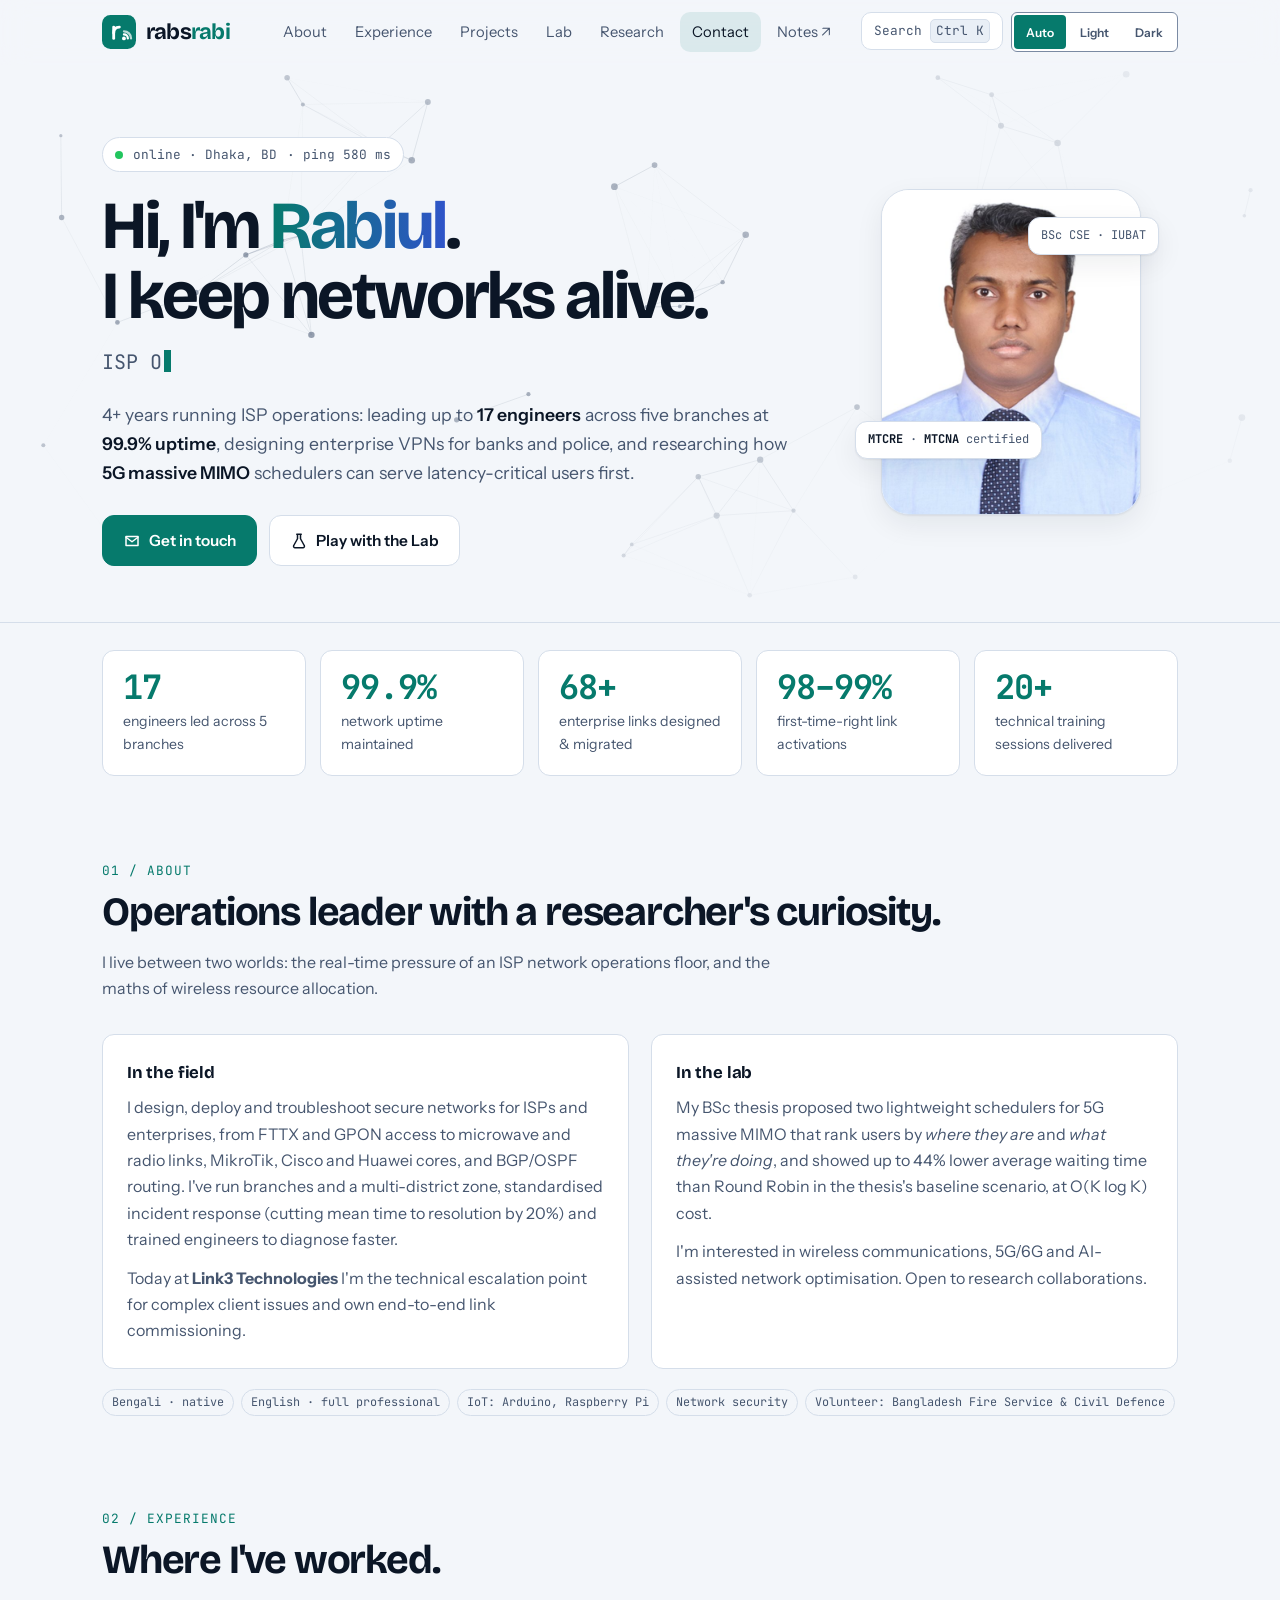
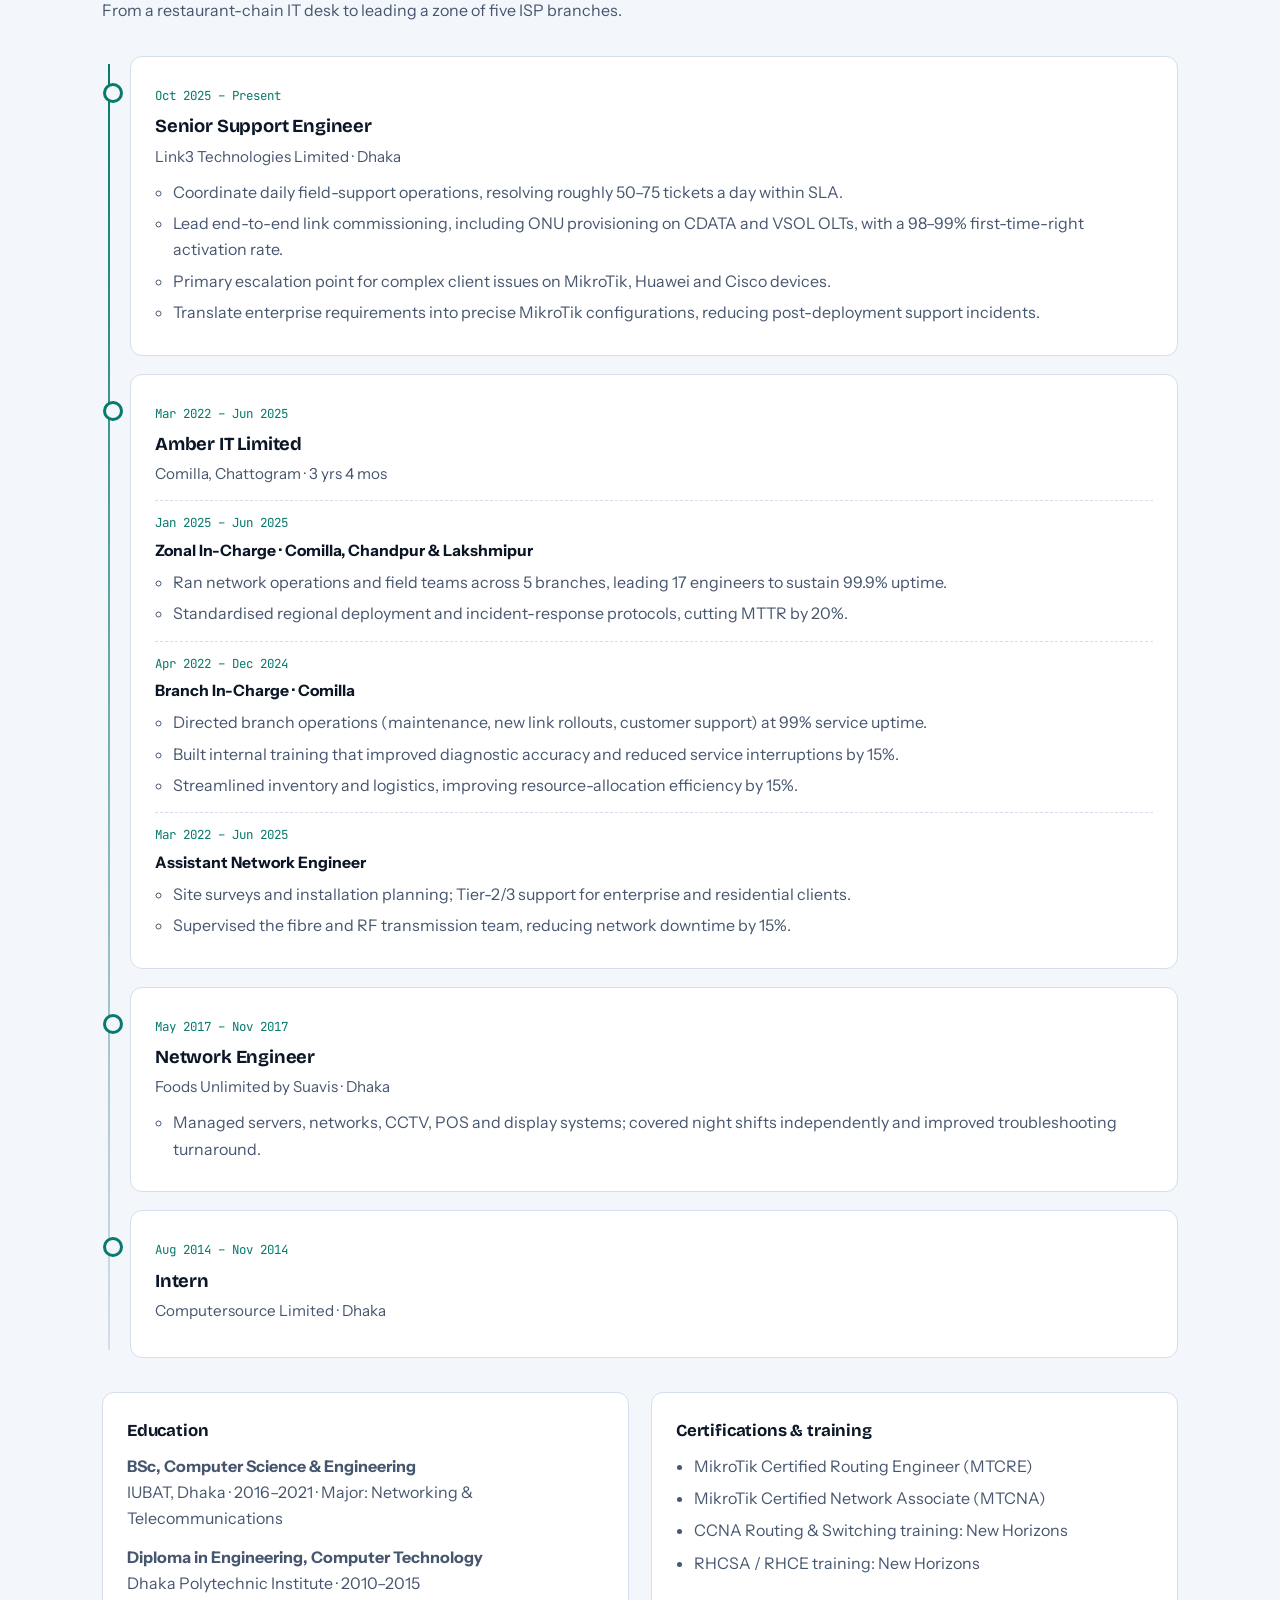
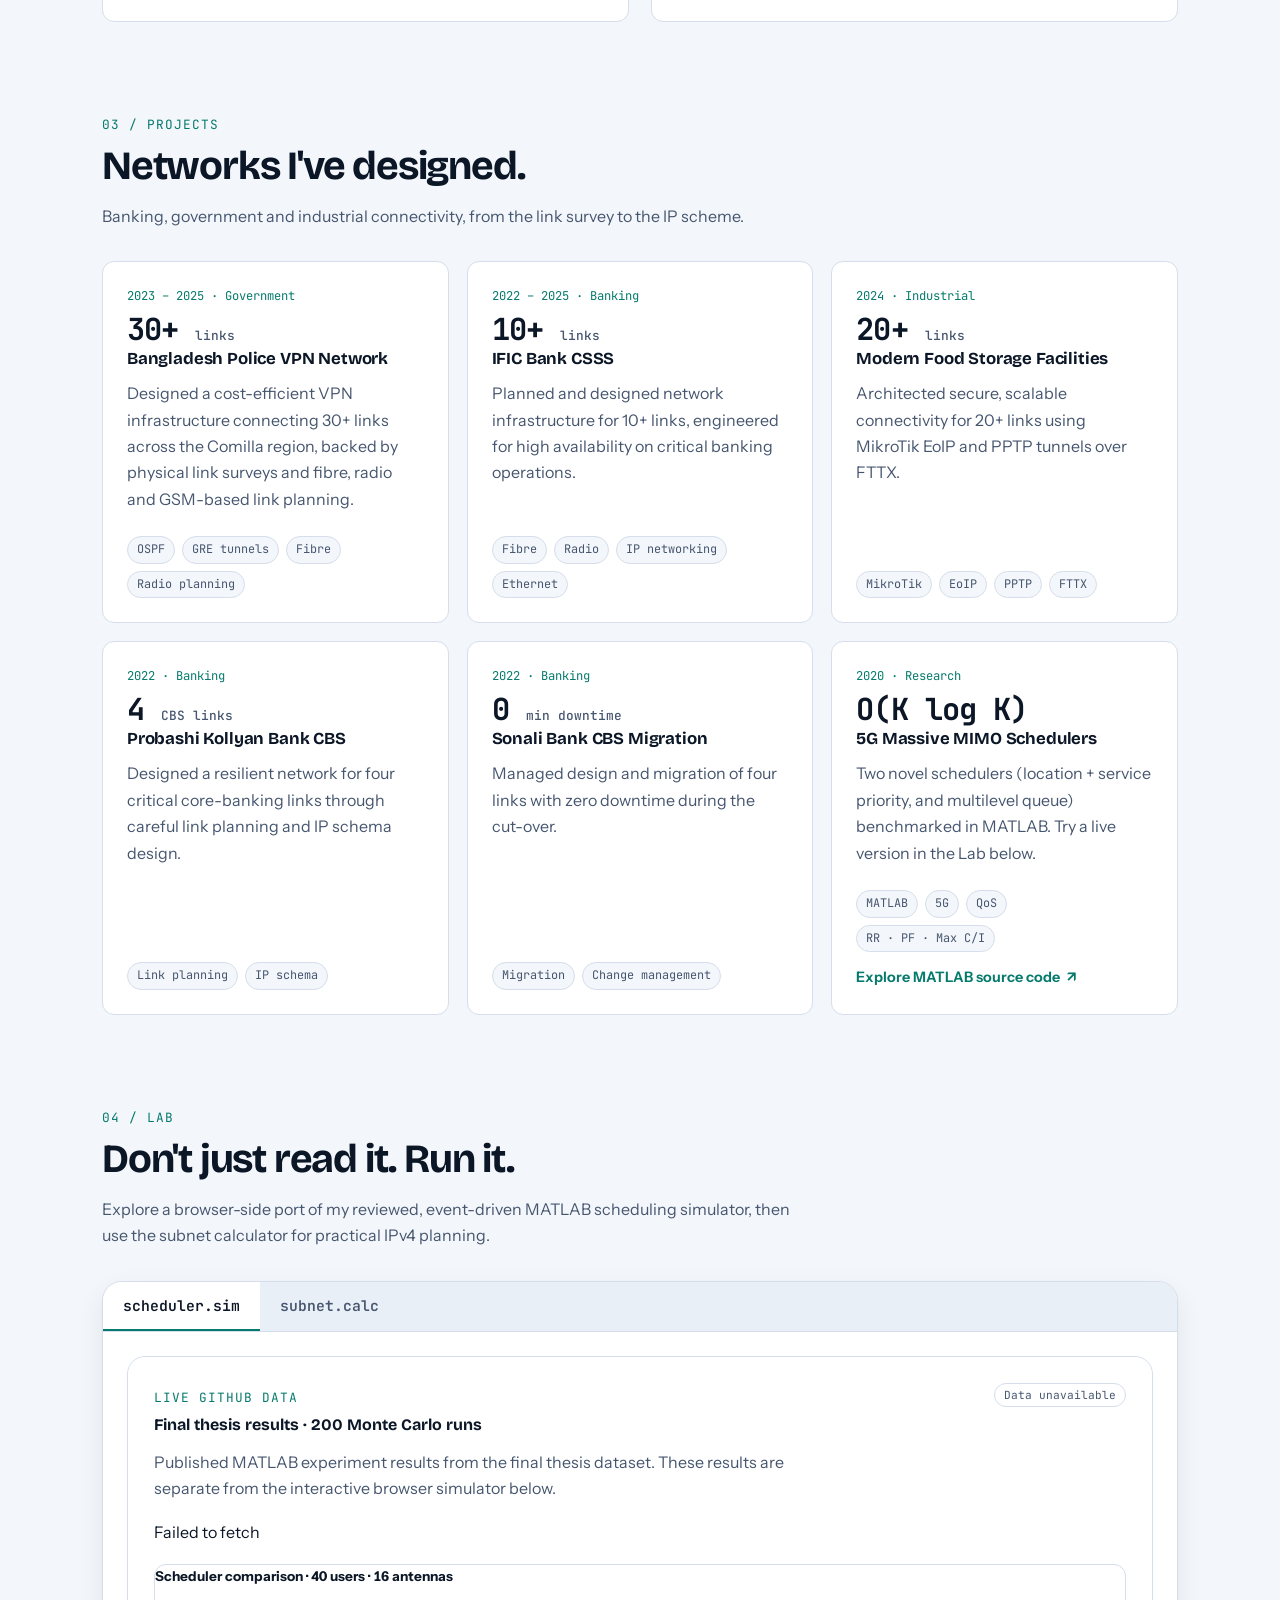
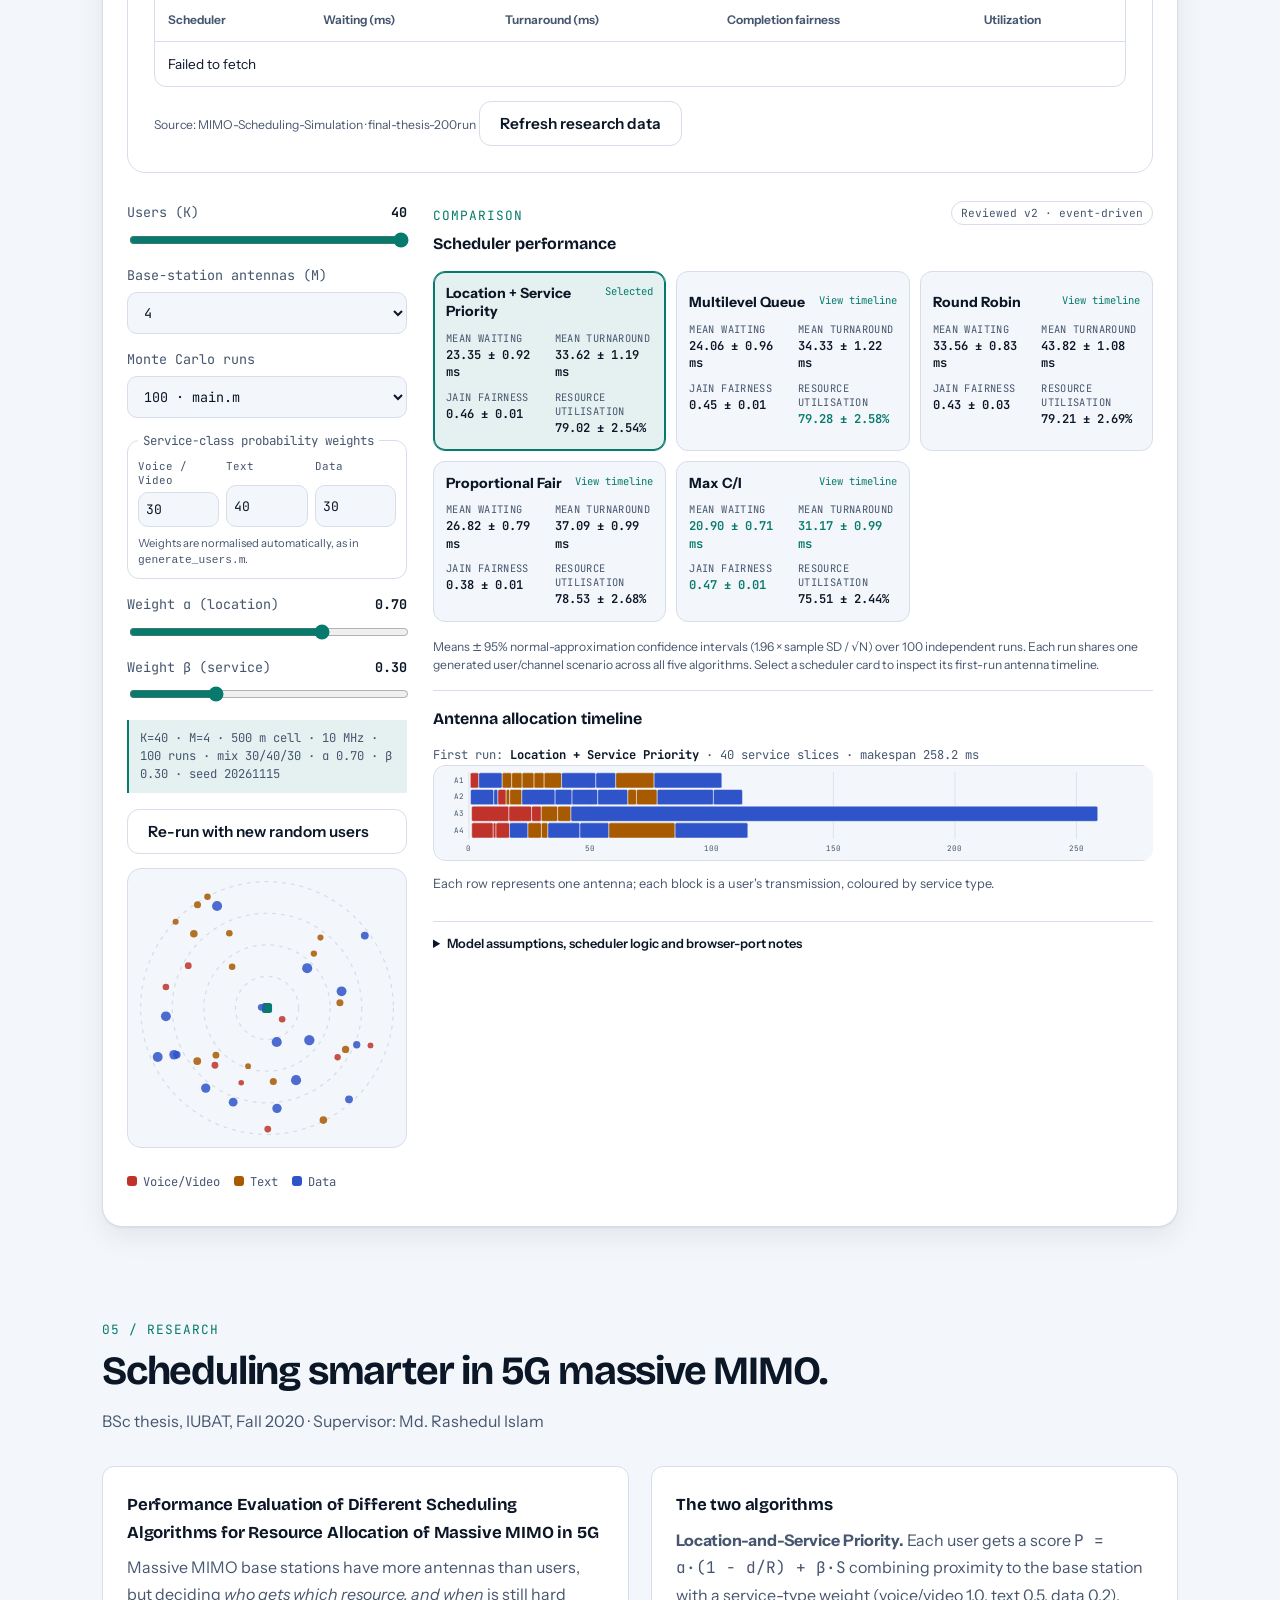
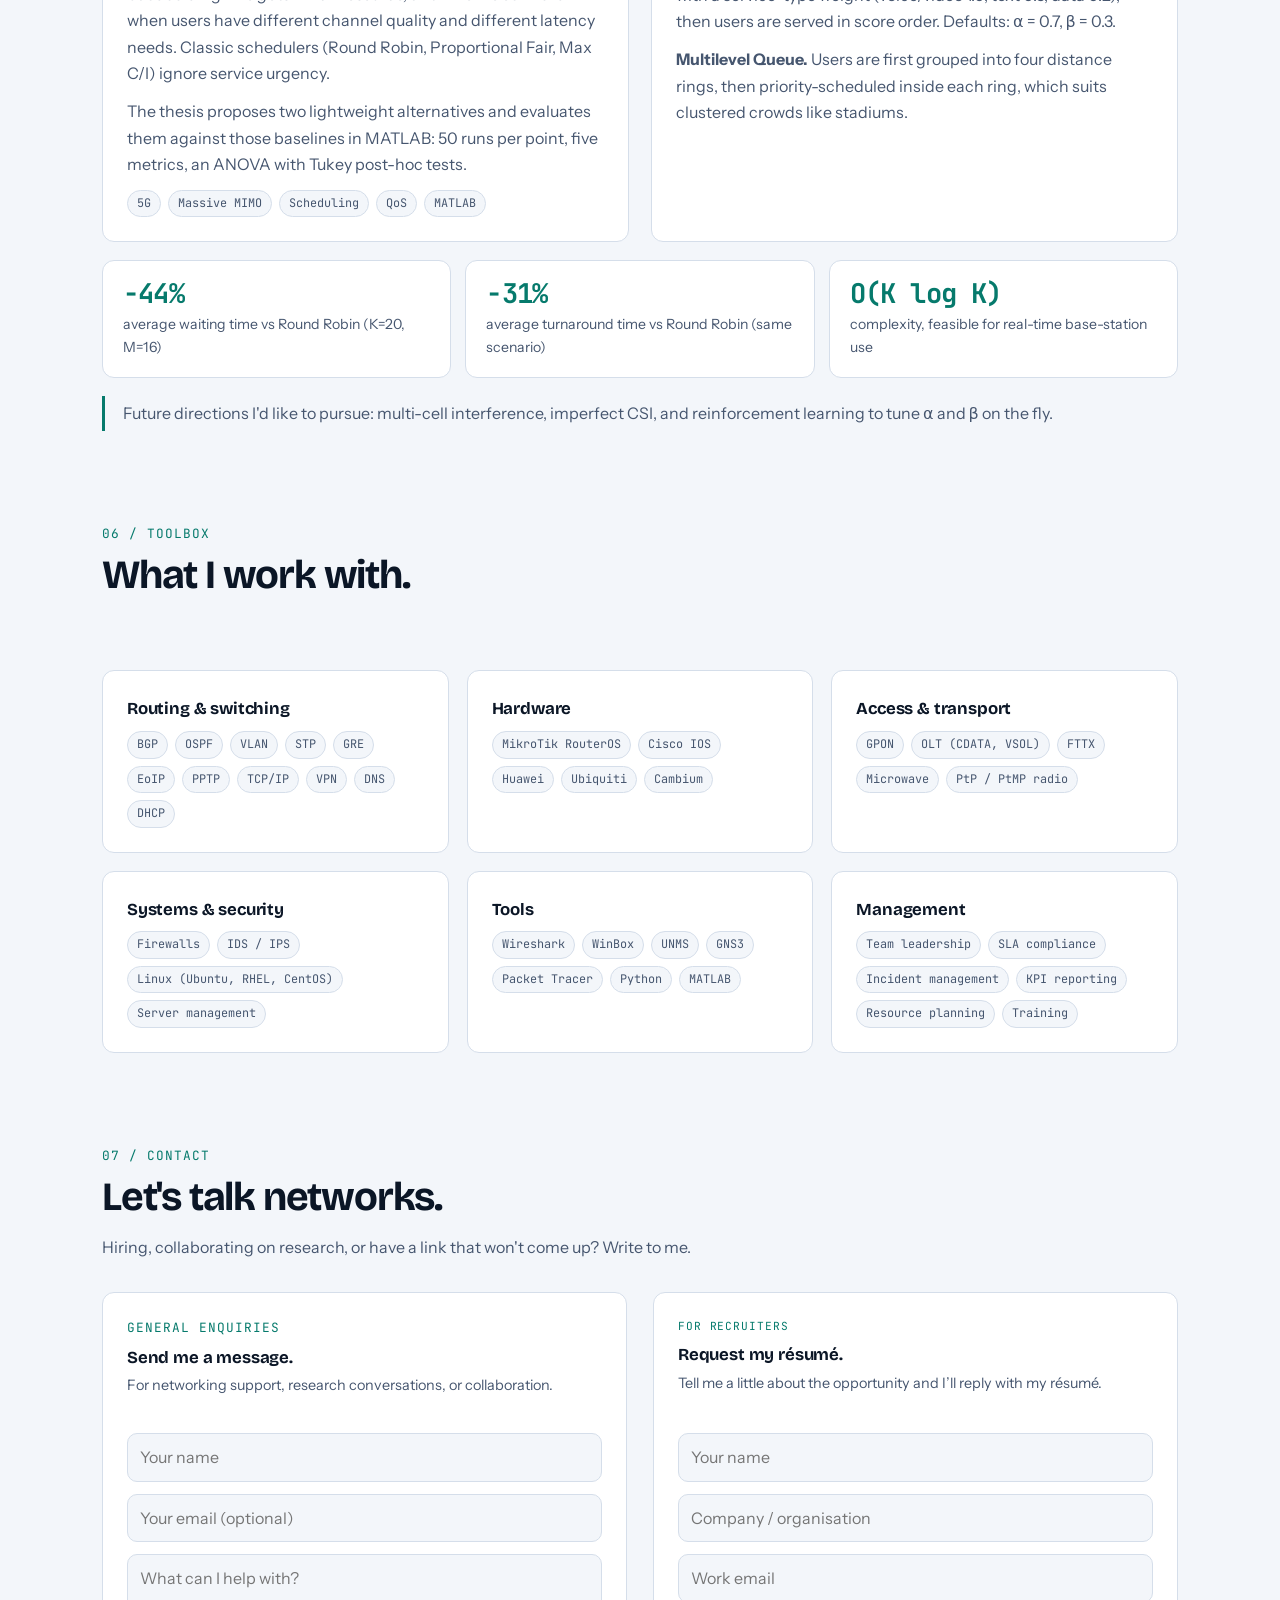
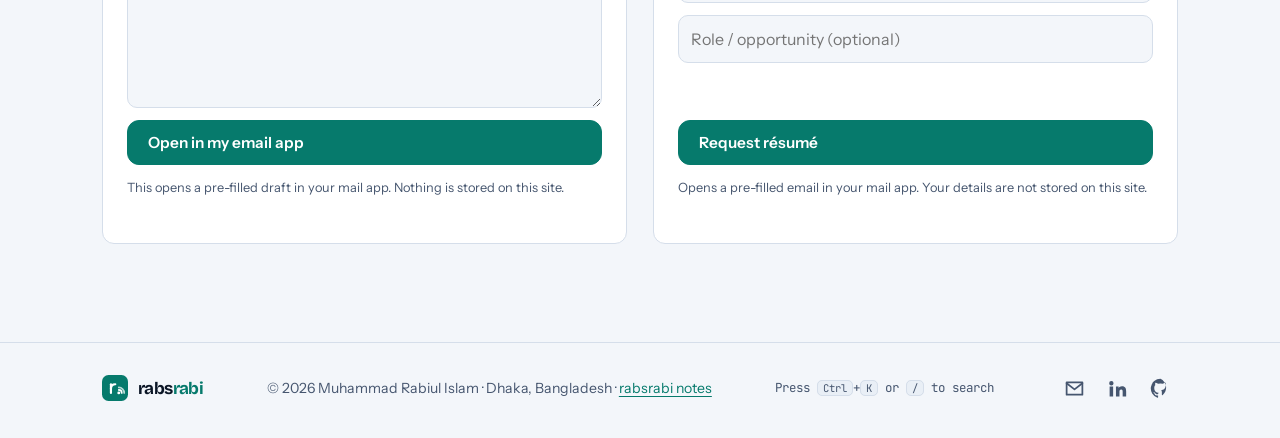
==== commit d8e8bcdb: "Add live MATLAB research dashboard" ====
--- a/index.html
+++ b/index.html
@@ -290,10 +290,52 @@
 
     <!-- simulator -->
     <div class="pane on" id="pane-sim" role="tabpanel" aria-labelledby="tab-sim">
+                  <!-- Live MATLAB research results -->
+      <section class="research-live" aria-labelledby="research-live-title">
+        <div class="results-heading">
+          <div>
+            <span class="eyebrow">Live GitHub data</span>
+            <h3 id="research-live-title">Final thesis results · 200 Monte Carlo runs</h3>
+          </div>
+          <span class="sim-tag" id="researchStatus">Connecting to GitHub…</span>
+        </div>
+
+        <p class="sub">
+          Published MATLAB experiment results from the final thesis dataset.
+          These results are separate from the interactive browser simulator below.
+        </p>
+
+        <div class="result-grid" id="researchSummary" aria-live="polite">
+          <p class="note">Loading research data…</p>
+        </div>
+
+        <div class="mini scroll-x" style="margin-top:18px">
+          <table class="rtable" id="researchTable">
+            <caption>Scheduler comparison · 40 users · 16 antennas</caption>
+            <thead>
+              <tr>
+                <th>Scheduler</th>
+                <th>Waiting (ms)</th>
+                <th>Turnaround (ms)</th>
+                <th>Completion fairness</th>
+                <th>Utilization</th>
+              </tr>
+            </thead>
+            <tbody>
+              <tr><td colspan="5">Waiting for GitHub data…</td></tr>
+            </tbody>
+          </table>
+        </div>
+
+        <div class="row" style="justify-content:space-between;align-items:center;margin-top:14px">
+          <small class="sim-meta" id="researchUpdated">Source: MIMO-Scheduling-Simulation · final-thesis-200run</small>
+          <button class="btn" id="refreshResearch" type="button">Refresh research data</button>
+        </div>
+      </section>
       <div class="sim">
         <aside class="ctrl" aria-label="Simulation settings">
-          <label><span>Users (K) <b id="vK">20</b></span><input type="range" id="K" min="10" max="40" step="10" value="20"></label>
-          <label><span>Base-station antennas (M)</span><select id="M"><option value="4">4</option><option value="8">8</option><option value="16" selected>16 · main.m</option><option value="32">32</option><option value="64">64</option></select></label>
+          <label><span>Users (K) <b id="vK">40</b></span><input type="range" id="K" min="10" max="40" step="10" value="40"></label>
+          <label><span>Base-station antennas (M)</span><select id="M"><option value="4" selected>4</option><option value="8">8</option><option value="16">16 · main.m</option><option value="32">32</option><option value="64">64</option></select></label>
           <label><span>Monte Carlo runs</span><select id="Runs"><option value="50">50 · sensitivity study</option><option value="100" selected>100 · main.m</option></select></label>
           <fieldset class="mix-control">
             <legend>Service-class probability weights</legend>
@@ -465,5 +507,6 @@
 <noscript><style>.rv{opacity:1!important;transform:none!important}</style></noscript>
 <script src="/assets/lab.js?v=brand-20261118"></script>
 <script src="/assets/app.js?v=brand-20261118"></script>
+<script src="/assets/research.js?v=1"></script>
 </body>
 </html>
--- a/assets/style.css
+++ b/assets/style.css
@@ -338,3 +338,110 @@
 .mix-grid input { padding: 8px 7px; font: .82rem var(--mono); }
 .mix-control > small { color: var(--muted); font-size: .7rem; line-height: 1.4; }
 @media (max-width: 420px) { .mix-grid { gap: 5px; } .mix-grid input { padding: 7px 5px; } }
+
+
+/* ===== Live MATLAB research dashboard ===== */
+.research-live {
+  margin: 0 0 28px;
+  padding: clamp(16px, 3vw, 26px);
+  border: 1px solid var(--line, rgba(128, 128, 128, .25));
+  border-radius: 18px;
+  background: var(--surface, transparent);
+}
+
+.research-live .sub {
+  max-width: 680px;
+  margin: 10px 0 18px;
+}
+
+.research-live .result-grid {
+  display: grid;
+  grid-template-columns: repeat(4, minmax(0, 1fr));
+  gap: 12px;
+}
+
+.research-card {
+  display: flex;
+  flex-direction: column;
+  gap: 8px;
+  min-width: 0;
+  padding: 16px;
+  border: 1px solid var(--line, rgba(128, 128, 128, .25));
+  border-radius: 13px;
+  background: var(--bg, transparent);
+}
+
+.research-card span {
+  font-size: .78rem;
+  color: var(--muted, #888);
+}
+
+.research-card strong {
+  font-size: clamp(1.15rem, 2vw, 1.55rem);
+  font-weight: 750;
+  letter-spacing: -.035em;
+  font-variant-numeric: tabular-nums;
+}
+
+.research-card small {
+  font-size: .72rem;
+  line-height: 1.5;
+  color: var(--muted, #888);
+}
+
+#researchTable {
+  width: 100%;
+  border-collapse: collapse;
+  font-size: .85rem;
+  font-variant-numeric: tabular-nums;
+}
+
+#researchTable caption {
+  padding: 0 0 12px;
+  text-align: left;
+  font-weight: 700;
+  color: var(--text, inherit);
+}
+
+#researchTable th,
+#researchTable td {
+  padding: 11px 13px;
+  text-align: left;
+  white-space: nowrap;
+  border-bottom: 1px solid var(--line, rgba(128, 128, 128, .2));
+}
+
+#researchTable th {
+  font-size: .75rem;
+  color: var(--muted, #888);
+  font-weight: 650;
+}
+
+#researchTable tbody tr:last-child td {
+  border-bottom: 0;
+}
+
+#researchStatus {
+  white-space: nowrap;
+}
+
+@media (max-width: 760px) {
+  .research-live .result-grid {
+    grid-template-columns: repeat(2, minmax(0, 1fr));
+  }
+}
+
+@media (max-width: 420px) {
+  .research-live .result-grid {
+    grid-template-columns: 1fr 1fr;
+    gap: 8px;
+  }
+
+  .research-card {
+    padding: 12px;
+  }
+
+  #researchTable {
+    font-size: .78rem;
+  }
+}
